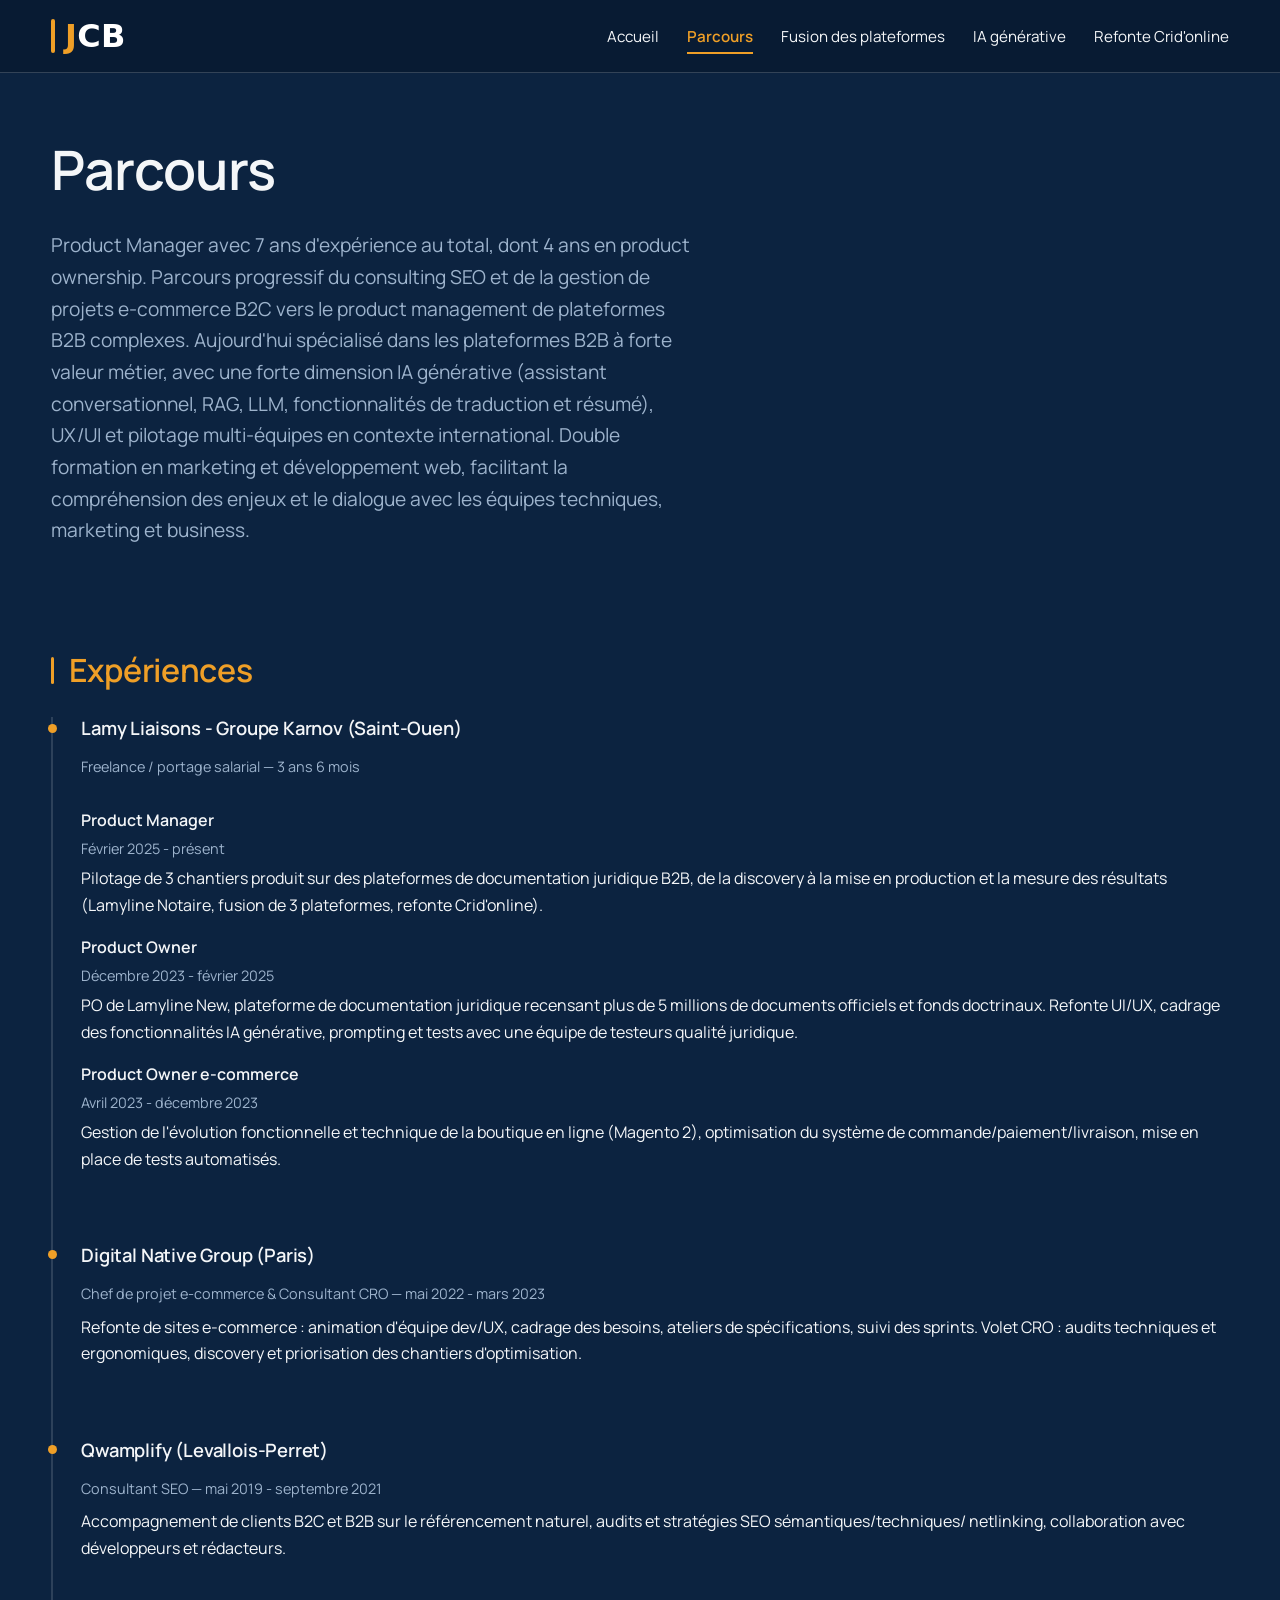
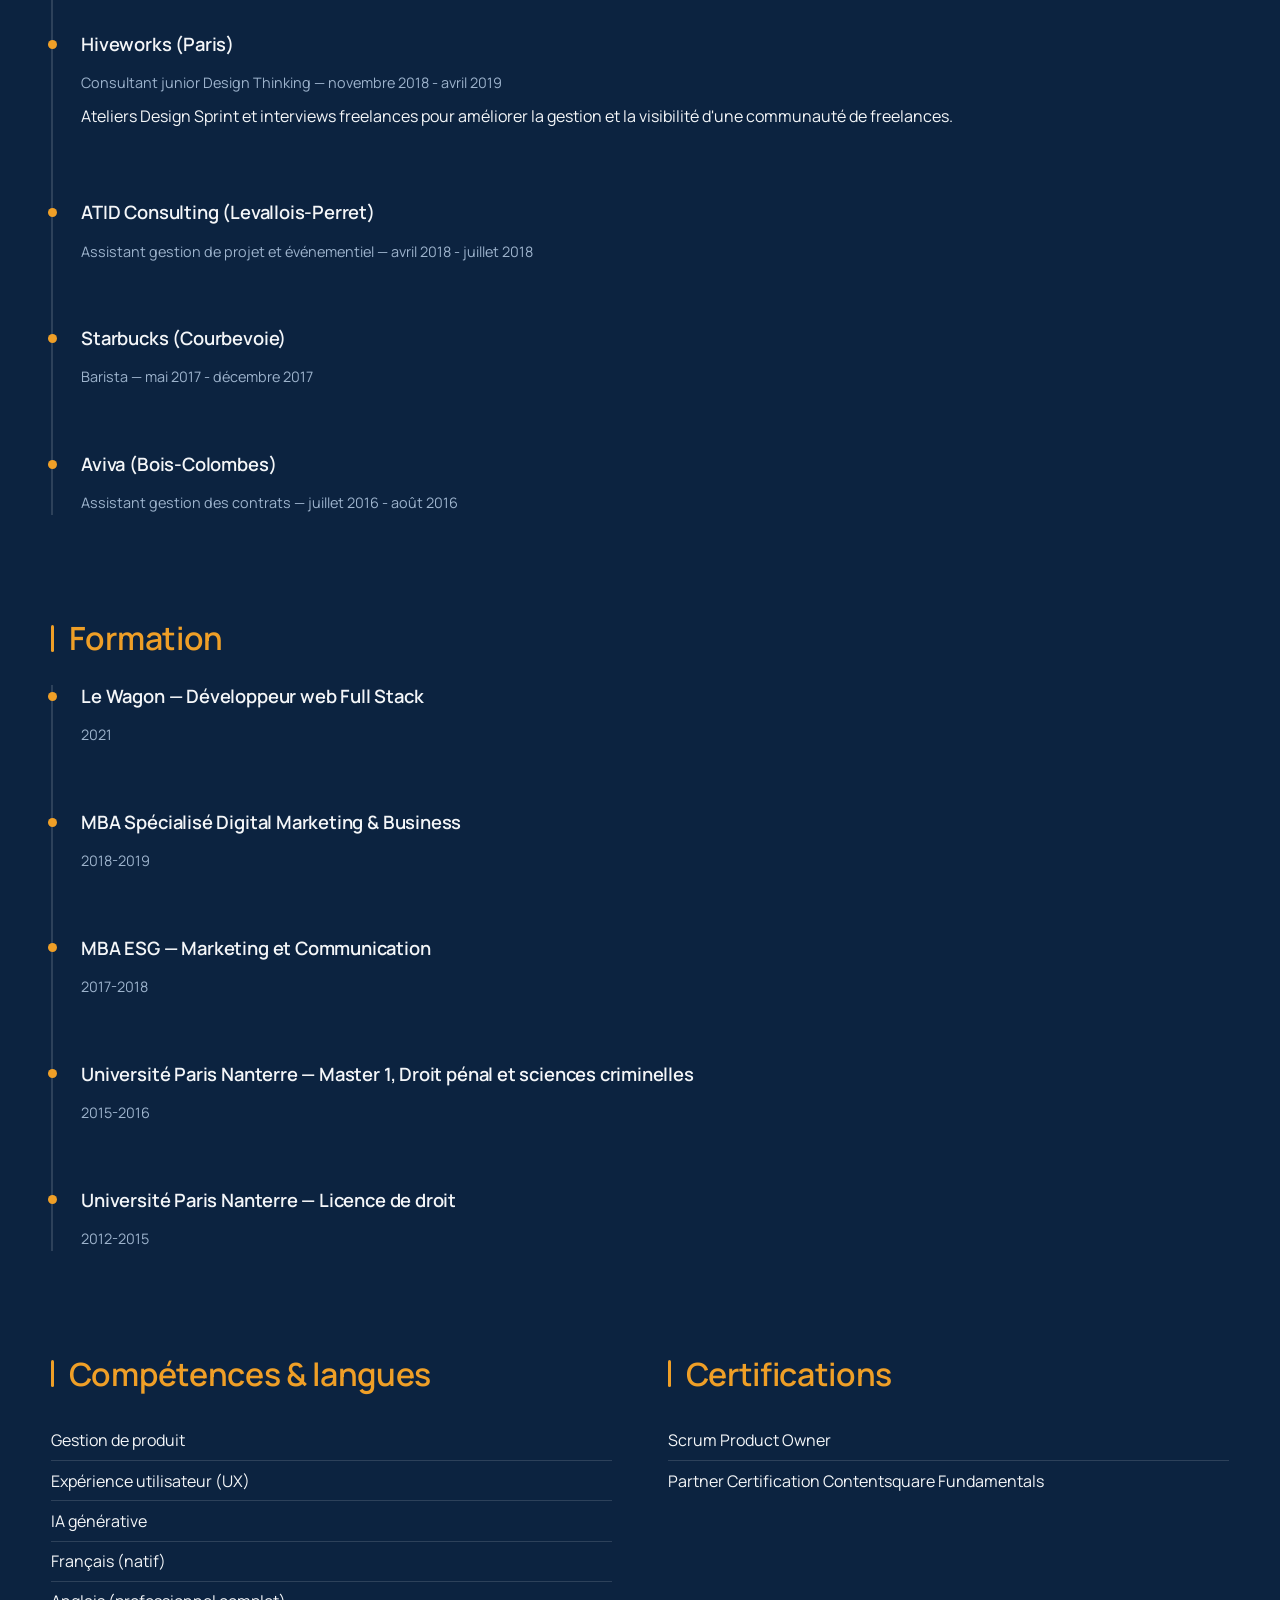
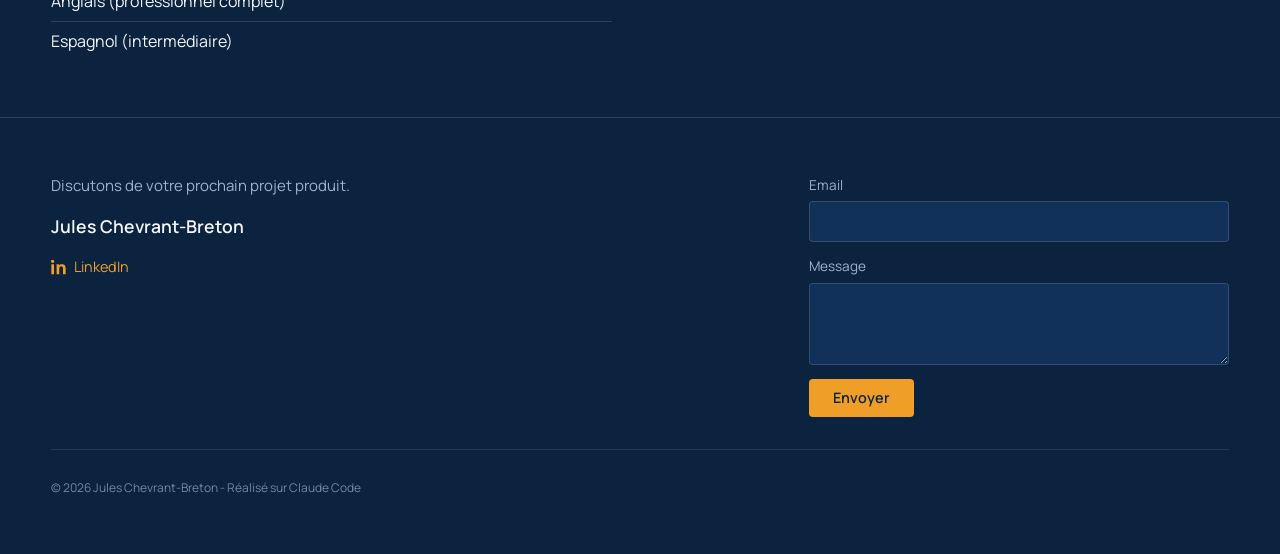
==== parcours.html @ 97c7366e "Police : Manrope (Google Fonts) sur tout le site - Chargement de Manrope 400–800 sur les 5 pages, av" ====
<!DOCTYPE html>
<html lang="fr">
<head>
  <meta charset="UTF-8" />
  <meta name="viewport" content="width=device-width, initial-scale=1.0" />
  <title>Parcours — Jules Chevrant-Breton</title>
  <meta
    name="description"
    content="Parcours professionnel et formation de Jules Chevrant-Breton, Product Manager."
  />
  <link rel="preconnect" href="https://fonts.googleapis.com" />
  <link rel="preconnect" href="https://fonts.gstatic.com" crossorigin />
  <link rel="stylesheet" href="https://fonts.googleapis.com/css2?family=Manrope:wght@400..800&display=swap" />
  <link rel="stylesheet" href="css/style.css" />
</head>
<body>
  <header class="site-header">
    <nav class="nav">
      <a class="nav-brand" href="index.html"><img class="nav-logo" src="images/jcb-logo.svg" alt="Jules Chevrant-Breton" width="85" height="40" /></a>
      <button class="nav-toggle" aria-expanded="false" aria-controls="nav-list" aria-label="Ouvrir le menu">
        <span class="nav-toggle-bar"></span>
        <span class="nav-toggle-bar"></span>
        <span class="nav-toggle-bar"></span>
      </button>
      <ul class="nav-list" id="nav-list">
        <li><a href="index.html">Accueil</a></li>
        <li><a href="parcours.html" aria-current="page">Parcours</a></li>
        <li><a href="projet-fusion.html">Fusion des plateformes</a></li>
        <li><a href="projet-ia.html">IA générative</a></li>
        <li><a href="projet-cridon.html">Refonte Crid'online</a></li>
      </ul>
    </nav>
  </header>

  <main class="container">
    <section class="pitch">
      <h1>Parcours</h1>
      <p>
        Product Manager avec 7 ans d'expérience au total, dont 4 ans en
        product ownership. Parcours progressif du consulting SEO et de la
        gestion de projets e-commerce B2C vers le product management de
        plateformes B2B complexes. Aujourd'hui spécialisé dans les
        plateformes B2B à forte valeur métier, avec une forte dimension IA
        générative (assistant conversationnel, RAG, LLM, fonctionnalités de
        traduction et résumé), UX/UI et pilotage multi-équipes en contexte
        international. Double formation en marketing et développement web,
        facilitant la compréhension des enjeux et le dialogue avec les
        équipes techniques, marketing et business.
      </p>
    </section>

    <section>
      <h2>Expériences</h2>
      <div class="timeline">
        <div class="timeline-entry">
          <h3>Lamy Liaisons - Groupe Karnov (Saint-Ouen)</h3>
          <p class="meta">Freelance / portage salarial — 3 ans 6 mois</p>

          <div class="timeline-role">
            <h4>Product Manager</h4>
            <p class="meta">Février 2025 - présent</p>
            <p>
              Pilotage de 3 chantiers produit sur des plateformes de
              documentation juridique B2B, de la discovery à la mise en
              production et la mesure des résultats (Lamyline Notaire,
              fusion de 3 plateformes, refonte Crid'online).
            </p>
          </div>

          <div class="timeline-role">
            <h4>Product Owner</h4>
            <p class="meta">Décembre 2023 - février 2025</p>
            <p>
              PO de Lamyline New, plateforme de documentation juridique
              recensant plus de 5 millions de documents officiels et fonds
              doctrinaux. Refonte UI/UX, cadrage des fonctionnalités IA
              générative, prompting et tests avec une équipe de testeurs
              qualité juridique.
            </p>
          </div>

          <div class="timeline-role">
            <h4>Product Owner e-commerce</h4>
            <p class="meta">Avril 2023 - décembre 2023</p>
            <p>
              Gestion de l'évolution fonctionnelle et technique de la
              boutique en ligne (Magento 2), optimisation du système de
              commande/paiement/livraison, mise en place de tests
              automatisés.
            </p>
          </div>
        </div>

        <div class="timeline-entry">
          <h3>Digital Native Group (Paris)</h3>
          <p class="meta">Chef de projet e-commerce & Consultant CRO — mai 2022 - mars 2023</p>
          <p>
            Refonte de sites e-commerce : animation d'équipe dev/UX, cadrage
            des besoins, ateliers de spécifications, suivi des sprints.
            Volet CRO : audits techniques et ergonomiques, discovery et
            priorisation des chantiers d'optimisation.
          </p>
        </div>

        <div class="timeline-entry">
          <h3>Qwamplify (Levallois-Perret)</h3>
          <p class="meta">Consultant SEO — mai 2019 - septembre 2021</p>
          <p>
            Accompagnement de clients B2C et B2B sur le référencement
            naturel, audits et stratégies SEO sémantiques/techniques/
            netlinking, collaboration avec développeurs et rédacteurs.
          </p>
        </div>

        <div class="timeline-entry">
          <h3>Hiveworks (Paris)</h3>
          <p class="meta">Consultant junior Design Thinking — novembre 2018 - avril 2019</p>
          <p>
            Ateliers Design Sprint et interviews freelances pour améliorer
            la gestion et la visibilité d'une communauté de freelances.
          </p>
        </div>

        <div class="timeline-entry">
          <h3>ATID Consulting (Levallois-Perret)</h3>
          <p class="meta">Assistant gestion de projet et événementiel — avril 2018 - juillet 2018</p>
        </div>

        <div class="timeline-entry">
          <h3>Starbucks (Courbevoie)</h3>
          <p class="meta">Barista — mai 2017 - décembre 2017</p>
        </div>

        <div class="timeline-entry">
          <h3>Aviva (Bois-Colombes)</h3>
          <p class="meta">Assistant gestion des contrats — juillet 2016 - août 2016</p>
        </div>
      </div>
    </section>

    <section>
      <h2>Formation</h2>
      <div class="timeline">
        <div class="timeline-entry">
          <h3>Le Wagon — Développeur web Full Stack</h3>
          <p class="meta">2021</p>
        </div>
        <div class="timeline-entry">
          <h3>MBA Spécialisé Digital Marketing & Business</h3>
          <p class="meta">2018-2019</p>
        </div>
        <div class="timeline-entry">
          <h3>MBA ESG — Marketing et Communication</h3>
          <p class="meta">2017-2018</p>
        </div>
        <div class="timeline-entry">
          <h3>Université Paris Nanterre — Master 1, Droit pénal et sciences criminelles</h3>
          <p class="meta">2015-2016</p>
        </div>
        <div class="timeline-entry">
          <h3>Université Paris Nanterre — Licence de droit</h3>
          <p class="meta">2012-2015</p>
        </div>
      </div>
    </section>

    <section class="info-grid">
      <div>
        <h2>Compétences & langues</h2>
        <ul>
          <li>Gestion de produit</li>
          <li>Expérience utilisateur (UX)</li>
          <li>IA générative</li>
          <li>Français (natif)</li>
          <li>Anglais (professionnel complet)</li>
          <li>Espagnol (intermédiaire)</li>
        </ul>
      </div>
      <div>
        <h2>Certifications</h2>
        <ul>
          <li>Scrum Product Owner</li>
          <li>Partner Certification Contentsquare Fundamentals</li>
        </ul>
      </div>
    </section>
  </main>

  <footer class="site-footer">
    <div class="container">
      <div class="footer-content">
        <div class="footer-about">
          <p class="footer-tagline">Discutons de votre prochain projet produit.</p>
          <span class="footer-brand">Jules Chevrant-Breton</span>
          <a class="footer-linkedin" href="https://linkedin.com/in/juleschevrant-breton" target="_blank" rel="noopener">
            <svg viewBox="0 0 24 24" aria-hidden="true"><path d="M4.98 3.5C4.98 4.88 3.87 6 2.5 6S0 4.88 0 3.5 1.12 1 2.5 1s2.48 1.12 2.48 2.5zM.5 8h4v15h-4V8zm7.5 0h3.83v2.05h.05c.53-1 1.85-2.05 3.81-2.05C20.6 8 22 10.24 22 14.36V23h-4v-7.83c0-1.87-.03-4.27-2.6-4.27-2.6 0-3 2.03-3 4.13V23h-4V8z"></path></svg>
            LinkedIn
          </a>
        </div>
        <form class="contact-form" action="https://formspree.io/f/xkjgjrve" method="POST">
          <div class="form-row">
            <label for="email">Email</label>
            <input type="email" id="email" name="email" required />
          </div>
          <div class="form-row">
            <label for="message">Message</label>
            <textarea id="message" name="message" rows="3" required></textarea>
          </div>
          <button type="submit">Envoyer</button>
        </form>
      </div>
      <div class="footer-bottom">© 2026 Jules Chevrant-Breton - Réalisé sur Claude Code</div>
    </div>
  </footer>

  <script src="js/nav.js"></script>
</body>
</html>
---- css/style.css ----
/* ==========================================================================
   Portfolio Jules Chevrant-Breton — feuille de style unique
   Fond bleu marine, texte clair, accent doré utilisé avec parcimonie.
   ========================================================================== */

:root {
  --color-bg: #0c2340;
  --color-surface: #12315a;
  --color-surface-light: #f4f6f8;
  --color-text: #f4f6f8;
  --color-text-muted: #9db3cc;
  --color-border: rgba(244, 246, 248, 0.14);
  --color-border-hover: rgba(244, 246, 248, 0.32);
  --color-header-bg: #081b33;
  --color-header-border: rgba(244, 246, 248, 0.18);
  --color-accent: #ef9f27;
  --color-accent-hover: #ffbc5c;

  --font-sans: "Manrope", -apple-system, BlinkMacSystemFont, "Segoe UI", Roboto,
    "Helvetica Neue", Arial, sans-serif;

  --max-width: 1440px;
  --side-pad: clamp(1.5rem, 4vw, 4.5rem);
  --space-xs: 0.5rem;
  --space-sm: 1rem;
  --space-md: 1.75rem;
  --space-lg: 3.5rem;
  --space-xl: 6.5rem;
}

/* ----- Reset minimal ----- */
*,
*::before,
*::after {
  box-sizing: border-box;
}

html {
  -webkit-text-size-adjust: 100%;
}

body {
  margin: 0;
  font-family: var(--font-sans);
  color: var(--color-text);
  background-color: var(--color-bg);
  line-height: 1.65;
  font-size: 1rem;
}

img {
  max-width: 100%;
  display: block;
}

a {
  color: var(--color-accent);
  text-decoration: none;
  transition: color 0.15s ease;
}

a:hover,
a:focus-visible {
  color: var(--color-accent-hover);
  text-decoration: underline;
}

ul {
  padding: 0;
  margin: 0;
  list-style: none;
}

h1,
h2,
h3 {
  font-weight: 600;
  line-height: 1.2;
  letter-spacing: -0.01em;
  margin: 0 0 var(--space-sm);
}

h1 {
  font-size: clamp(2.3rem, 5vw, 3.4rem);
  margin-bottom: var(--space-md);
}

h2,
.section-title {
  position: relative;
  font-size: clamp(1.5rem, 3vw, 2rem);
  color: var(--color-accent);
  padding-left: 1.1rem;
  margin-bottom: var(--space-md);
}

h2::before,
.section-title::before {
  content: "";
  position: absolute;
  left: 0;
  top: 0.18em;
  bottom: 0.18em;
  width: 3px;
  border-radius: 2px;
  background-color: var(--color-accent);
}

h3 {
  font-size: 1.15rem;
}

p {
  margin: 0 0 var(--space-sm);
}

.container {
  max-width: var(--max-width);
  margin: 0 auto;
  padding-left: var(--side-pad);
  padding-right: var(--side-pad);
}

/* ----- Barre de navigation ----- */
.site-header {
  border-bottom: 1px solid var(--color-header-border);
  position: sticky;
  top: 0;
  background-color: var(--color-header-bg);
  z-index: 10;
}

.nav {
  max-width: var(--max-width);
  margin: 0 auto;
  padding: var(--space-sm) var(--side-pad);
  display: flex;
  align-items: center;
  justify-content: space-between;
}

.nav-heading {
  margin: 0;
  font-size: inherit;
  font-weight: inherit;
  line-height: inherit;
  letter-spacing: normal;
}

.nav-brand {
  display: block;
}

.nav-logo {
  display: block;
  height: 40px;
  width: auto;
}

.nav-toggle {
  display: none;
  border: none;
  background: none;
  cursor: pointer;
  padding: var(--space-xs);
  margin: calc(var(--space-xs) * -1);
}

.nav-toggle-bar {
  display: block;
  width: 22px;
  height: 2px;
  background-color: var(--color-text);
  margin: 4px 0;
  transition: transform 0.2s ease, opacity 0.2s ease;
}

.nav-list {
  display: flex;
  gap: var(--space-md);
}

.nav-list a {
  color: var(--color-text);
  font-size: 0.95rem;
  padding-bottom: 0.3rem;
  border-bottom: 2px solid transparent;
}

.nav-list a:hover,
.nav-list a:focus-visible {
  color: var(--color-accent);
}

.nav-list a[aria-current="page"] {
  color: var(--color-accent);
  font-weight: 600;
  border-bottom-color: var(--color-accent);
}

@media (max-width: 640px) {
  .nav-toggle {
    display: block;
  }

  .nav-list {
    position: absolute;
    top: 100%;
    left: 0;
    right: 0;
    flex-direction: column;
    gap: 0;
    background-color: var(--color-bg);
    border-bottom: 1px solid var(--color-border);
    max-height: 0;
    overflow: hidden;
    transition: max-height 0.2s ease;
  }

  .nav-list.is-open {
    max-height: 20rem;
  }

  .nav-list a {
    display: block;
    padding: var(--space-sm) var(--space-md);
    border-top: 1px solid var(--color-border);
  }

  .nav-toggle[aria-expanded="true"] .nav-toggle-bar:nth-child(1) {
    transform: translateY(6px) rotate(45deg);
  }

  .nav-toggle[aria-expanded="true"] .nav-toggle-bar:nth-child(2) {
    opacity: 0;
  }

  .nav-toggle[aria-expanded="true"] .nav-toggle-bar:nth-child(3) {
    transform: translateY(-6px) rotate(-45deg);
  }
}

/* ----- Signature graphique : règle verticale pointillée (accueil) ----- */
.page-rule {
  position: fixed;
  top: 0;
  bottom: 0;
  right: 48px;
  width: 1px;
  background-image: linear-gradient(
    to bottom,
    rgba(157, 179, 204, 0.35) 5px,
    transparent 5px
  );
  background-size: 1px 17px;
  pointer-events: none;
  z-index: 1;
}

@media (max-width: 768px) {
  .page-rule {
    display: none;
  }
}

/* ----- Contenu principal ----- */
main {
  padding-top: 4rem;
  padding-bottom: var(--space-lg);
}

section + section {
  margin-top: var(--space-xl);
}

/* ----- Hero / pitch (accueil) ----- */
.hero {
  position: relative;
}

.hero-dots {
  position: absolute;
  top: -4rem; /* remonte jusqu'au header (padding-top de main) */
  bottom: -52px; /* fin du hero + 2 lignes de points (2 × 26px), avant "Cas client" */
  right: 0;
  width: 600px;
  background-image: radial-gradient(
    rgba(239, 159, 39, 0.15) 1.5px,
    transparent 1.5px
  );
  background-size: 26px 26px;
  pointer-events: none;
  z-index: 0;
}

@media (max-width: 768px) {
  .hero-dots {
    display: none;
  }
}

.pitch {
  position: relative;
  z-index: 1;
  max-width: 640px;
}

.hero-title {
  font-size: 58px;
  font-weight: 700;
  color: var(--color-text);
  padding-left: 0;
  margin: 0 0 var(--space-xs);
}

.hero-title::before {
  content: none;
}

.hero-subtitle {
  font-size: 18px;
  font-weight: 700;
  color: var(--color-accent);
  margin: 0 0 var(--space-md);
}

.pitch p {
  font-size: 1.2rem;
  color: var(--color-text-muted);
}

.pitch-quote {
  border-left: 2px solid var(--color-accent);
  padding-left: 1.5rem;
}

/* ----- Cartes études de cas (accueil) ----- */
.hero + .case-studies-section {
  margin-top: 5rem; /* 80px + 16px de marge du pitch = ~96px */
}

.case-studies-section {
  margin-bottom: 0; /* seul le padding bas de main (56px) sépare les cards du footer */
}

.case-studies {
  display: grid;
  grid-template-columns: repeat(3, 1fr);
  gap: var(--space-md);
}

@media (max-width: 700px) {
  .case-studies {
    grid-template-columns: 1fr;
  }
}

.case-card {
  position: relative;
  overflow: hidden;
  background-color: var(--color-surface);
  border: 1px solid var(--color-border);
  border-radius: 8px;
  padding: var(--space-md);
  display: flex;
  flex-direction: column;
  transition: transform 0.18s ease, box-shadow 0.18s ease,
    border-color 0.18s ease;
}

.case-card:hover,
.case-card:focus-within {
  border-color: rgba(239, 159, 39, 0.5);
  transform: translateY(-4px);
  box-shadow: 0 14px 28px rgba(0, 0, 0, 0.28);
}

.case-number {
  position: absolute;
  top: 0.75rem;
  right: 1rem;
  font-size: 44px;
  font-weight: 700;
  line-height: 1;
  color: rgba(244, 246, 248, 0.06);
  pointer-events: none;
  user-select: none;
}

.case-icon {
  width: 44px;
  height: 44px;
  border-radius: 50%;
  background-color: rgba(239, 159, 39, 0.12);
  color: var(--color-accent);
  display: flex;
  align-items: center;
  justify-content: center;
  margin-bottom: var(--space-sm);
}

.case-icon svg {
  width: 22px;
  height: 22px;
  fill: none;
  stroke: currentColor;
  stroke-width: 1.5;
  stroke-linecap: round;
  stroke-linejoin: round;
}

.case-card .case-title {
  position: relative;
  color: var(--color-text);
  font-size: 1.15rem;
  font-weight: 600;
  line-height: 1.2;
  letter-spacing: -0.01em;
  margin: 0 0 var(--space-sm);
  flex-grow: 0;
}

.case-chips {
  display: flex;
  flex-wrap: wrap;
  gap: 0.5rem;
  margin-bottom: var(--space-sm);
}

.case-chips li {
  background-color: rgba(255, 255, 255, 0.06);
  border: 1px solid rgba(255, 255, 255, 0.12);
  border-radius: 20px;
  padding: 4px 10px;
  font-size: 11px;
  font-weight: 700;
  line-height: 1.4;
  color: #9db3cc;
}

.case-card p {
  color: var(--color-text-muted);
  flex-grow: 1;
}

.case-card .case-link {
  margin-top: var(--space-sm);
  font-weight: 600;
}

/* ----- Frise chronologique (parcours) ----- */
.timeline {
  border-left: 2px solid var(--color-border);
  padding-left: var(--space-md);
}

.timeline-entry {
  position: relative;
  padding-bottom: var(--space-lg);
}

.timeline-entry:last-child {
  padding-bottom: 0;
}

.timeline-entry::before {
  content: "";
  position: absolute;
  left: calc(var(--space-md) * -1 - 5px);
  top: 0.4em;
  width: 9px;
  height: 9px;
  border-radius: 50%;
  background-color: var(--color-accent);
}

.timeline-entry .meta {
  color: var(--color-text-muted);
  font-size: 0.9rem;
  margin-bottom: var(--space-xs);
}

.timeline-role {
  margin-top: var(--space-sm);
}

.timeline-role:first-of-type {
  margin-top: var(--space-md);
}

.timeline-role h4 {
  margin: 0 0 0.2rem;
  font-size: 1rem;
  font-weight: 600;
}

.timeline-role .meta {
  margin-bottom: 0.3rem;
}

/* ----- Blocs formation / compétences / langues (parcours) ----- */
.info-grid {
  display: grid;
  grid-template-columns: repeat(2, 1fr);
  gap: var(--space-lg);
}

@media (max-width: 700px) {
  .info-grid {
    grid-template-columns: 1fr;
  }
}

.info-grid ul li {
  padding: 0.4rem 0;
  border-bottom: 1px solid var(--color-border);
}

.info-grid ul li:last-child {
  border-bottom: none;
}

/* ----- Pages projet ----- */
.project-meta {
  display: flex;
  flex-wrap: wrap;
  gap: var(--space-md);
  color: var(--color-text-muted);
  font-size: 0.95rem;
  border-top: 1px solid var(--color-border);
  border-bottom: 1px solid var(--color-border);
  padding: var(--space-sm) 0;
  margin-bottom: var(--space-lg);
}

.project-meta strong {
  color: var(--color-text);
}

.project-tools {
  color: var(--color-text-muted);
}

/* ----- Placeholder wireframe (fenêtre façon navigateur) ----- */
.wireframe-placeholder {
  background-color: var(--color-surface-light);
  border-radius: 10px;
  overflow: hidden;
}

.wireframe-bar {
  display: flex;
  align-items: center;
  gap: 6px;
  padding: 0.7rem 0.9rem;
  background-color: #e4e7eb;
  border-bottom: 1px solid rgba(0, 0, 0, 0.06);
}

.wireframe-dot {
  width: 10px;
  height: 10px;
  border-radius: 50%;
}

.wireframe-dot-red {
  background-color: #ff5f57;
}

.wireframe-dot-yellow {
  background-color: #febc2e;
}

.wireframe-dot-green {
  background-color: #28c840;
}

.wireframe-body {
  min-height: 220px;
  display: flex;
  align-items: center;
  justify-content: center;
  text-align: center;
  padding: var(--space-md);
  color: #4a4f55;
  font-size: 0.95rem;
}

/* ----- Pied de page ----- */
.site-footer {
  position: relative;
  z-index: 2;
  background-color: var(--color-bg);
  border-top: 1px solid var(--color-border);
  padding: var(--space-lg) 0;
}

.footer-content {
  display: flex;
  flex-wrap: wrap;
  gap: var(--space-lg);
  justify-content: space-between;
  align-items: flex-start;
}

.footer-about {
  display: flex;
  flex-direction: column;
  gap: 0.85rem;
  flex: 1 1 240px;
}

.footer-tagline {
  color: var(--color-text-muted);
  font-size: 0.94rem;
  margin: 0;
}

.footer-brand {
  color: var(--color-text);
  font-weight: 600;
  font-size: 1.1rem;
}


.footer-bottom {
  margin-top: 2rem;
  padding-top: var(--space-md);
  border-top: 1px solid var(--color-border);
  color: var(--color-text-muted);
  font-size: 0.75rem;
  opacity: 0.7;
}

.contact-form {
  display: flex;
  flex-direction: column;
  gap: 0.85rem;
  flex: 1 1 320px;
  max-width: 420px;
}

.form-row {
  display: flex;
  flex-direction: column;
  gap: 0.3rem;
}

.form-row label {
  font-size: 0.85rem;
  color: var(--color-text-muted);
}

.form-row input,
.form-row textarea {
  background-color: var(--color-surface);
  border: 1px solid var(--color-border);
  border-radius: 4px;
  color: var(--color-text);
  font-family: inherit;
  font-size: 0.95rem;
  padding: 0.55rem 0.75rem;
  resize: vertical;
}

.form-row input:focus,
.form-row textarea:focus {
  outline: none;
  border-color: var(--color-accent);
}

.contact-form button {
  align-self: flex-start;
  background-color: var(--color-accent);
  color: #0c2340;
  border: none;
  border-radius: 4px;
  padding: 0.6rem 1.5rem;
  font-size: 0.9rem;
  font-weight: 600;
  font-family: inherit;
  cursor: pointer;
  transition: background-color 0.15s ease;
}

.contact-form button:hover,
.contact-form button:focus-visible {
  background-color: var(--color-accent-hover);
}

.footer-linkedin {
  display: inline-flex;
  align-items: center;
  gap: 0.4rem;
  align-self: flex-start;
  color: var(--color-accent);
  font-size: 0.9rem;
  white-space: nowrap;
}

.footer-linkedin svg {
  width: 16px;
  height: 16px;
  fill: currentColor;
}

.footer-linkedin:hover,
.footer-linkedin:focus-visible {
  color: var(--color-accent);
  text-decoration: underline;
}
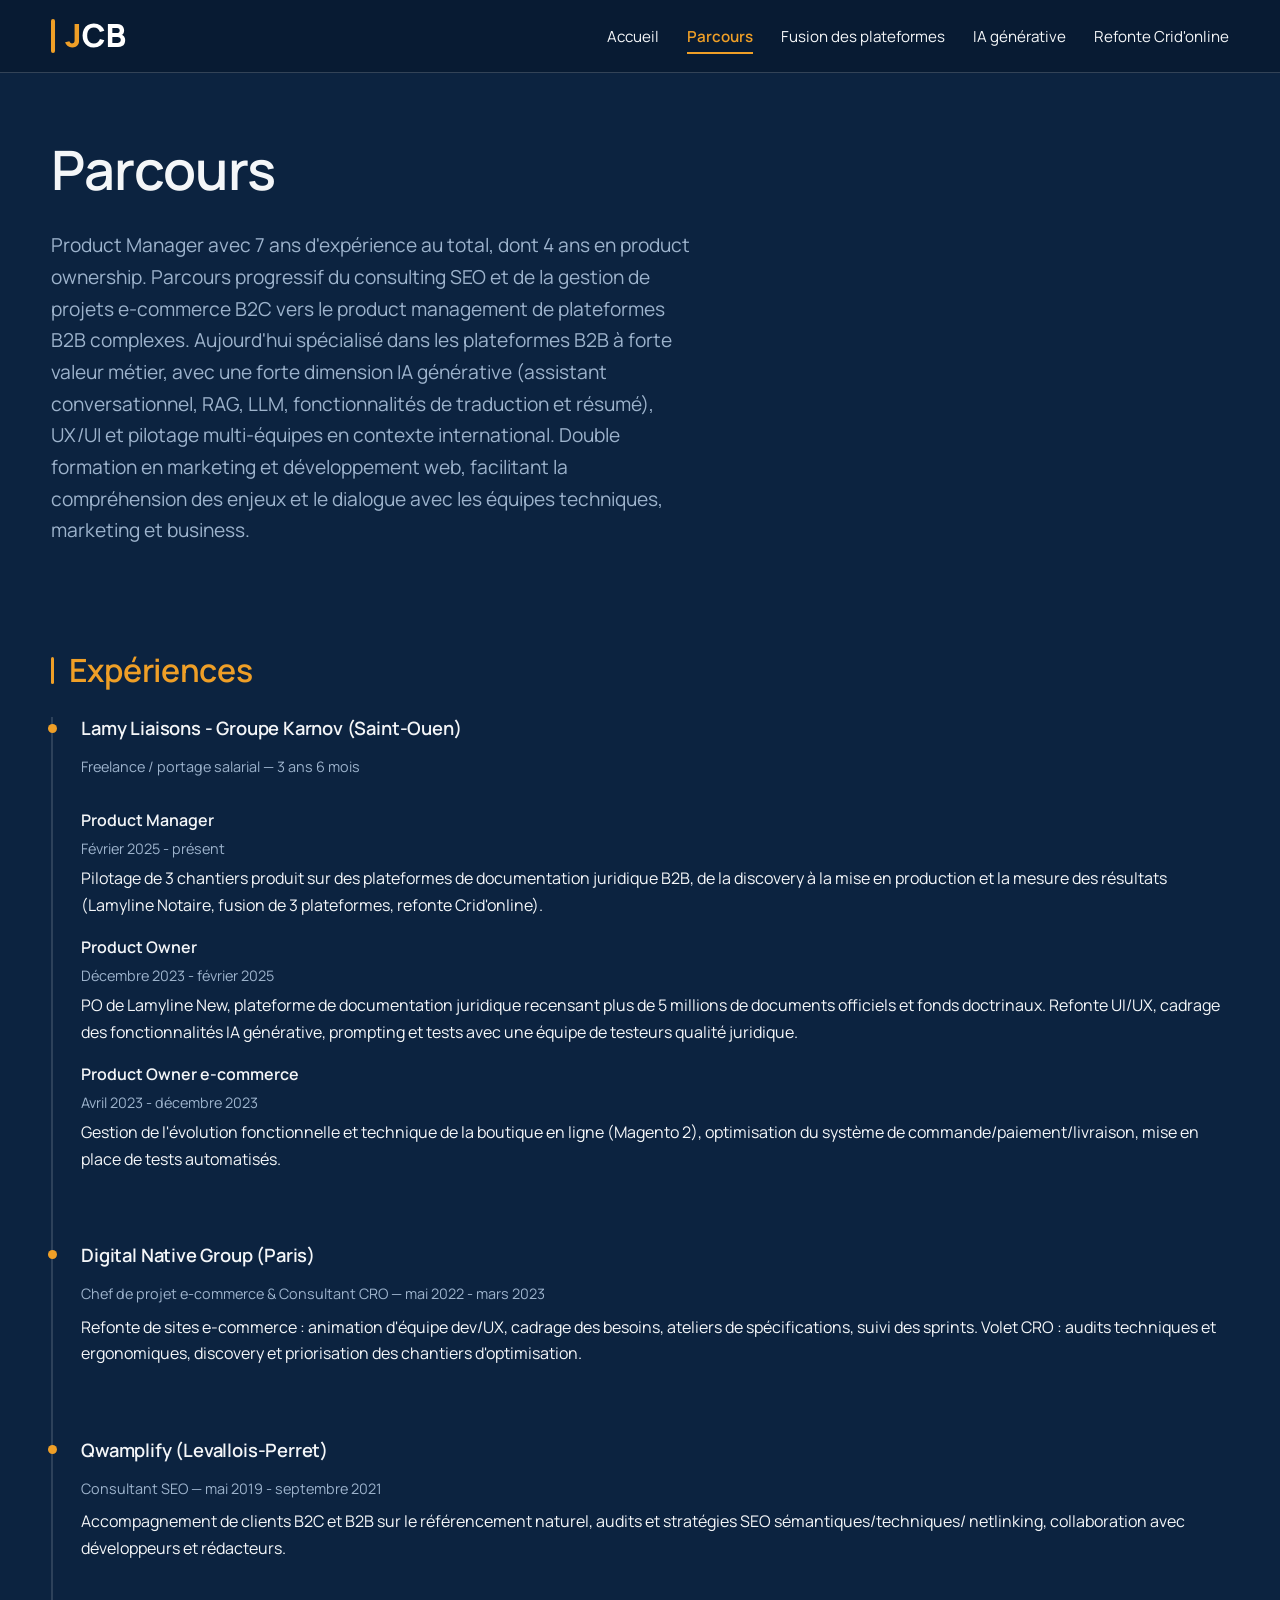
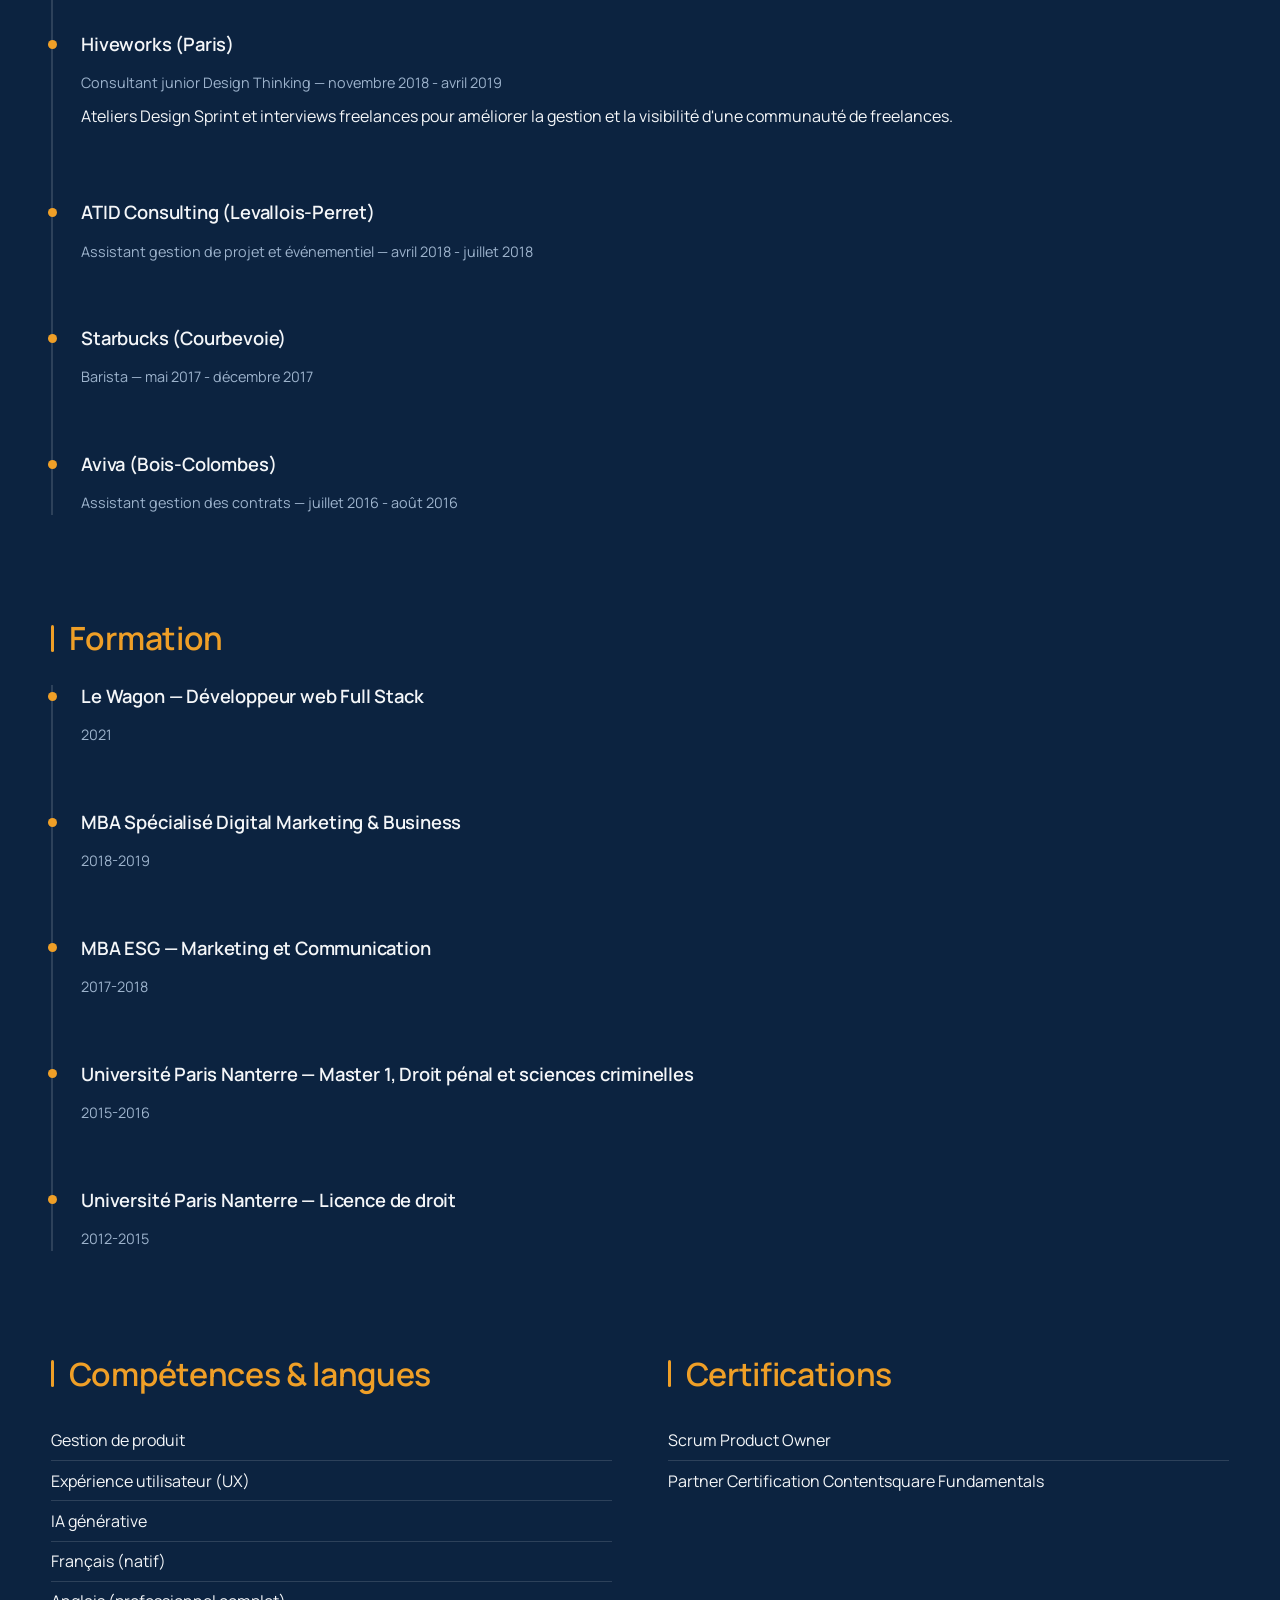
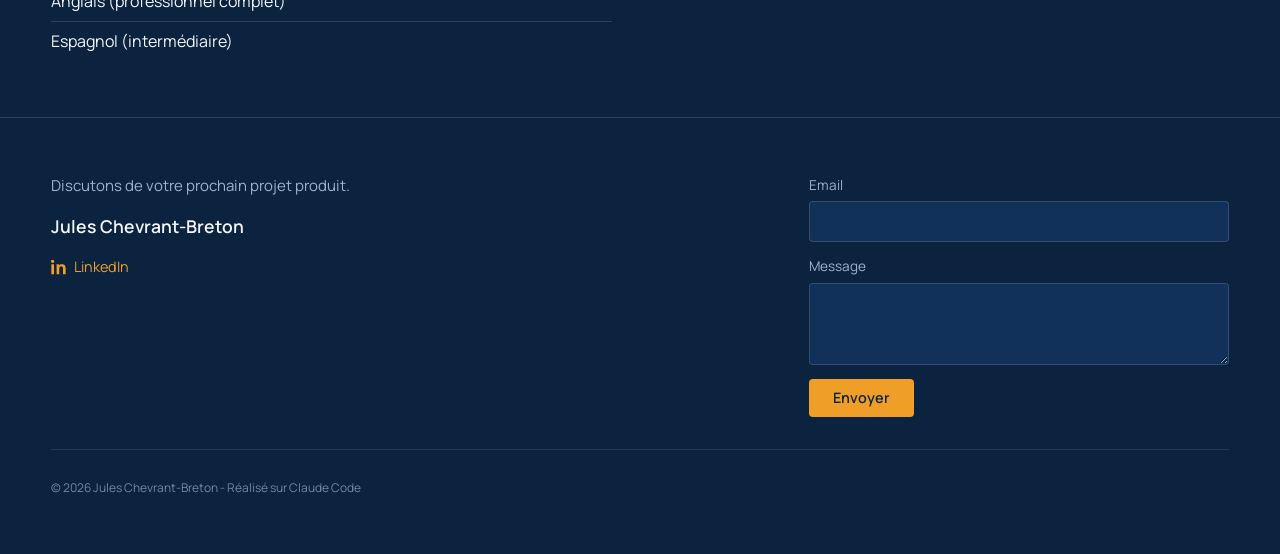
==== commit 15bece16: "Logo : version vectorisée en Manrope ExtraBold - Texte « JCB » converti en tracés : rendu identique " ====
--- a/parcours.html
+++ b/parcours.html
@@ -16,7 +16,7 @@
 <body>
   <header class="site-header">
     <nav class="nav">
-      <a class="nav-brand" href="index.html"><img class="nav-logo" src="images/jcb-logo.svg" alt="Jules Chevrant-Breton" width="85" height="40" /></a>
+      <a class="nav-brand" href="index.html"><img class="nav-logo" src="images/jcb-logo.svg" alt="Jules Chevrant-Breton" width="78" height="40" /></a>
       <button class="nav-toggle" aria-expanded="false" aria-controls="nav-list" aria-label="Ouvrir le menu">
         <span class="nav-toggle-bar"></span>
         <span class="nav-toggle-bar"></span>
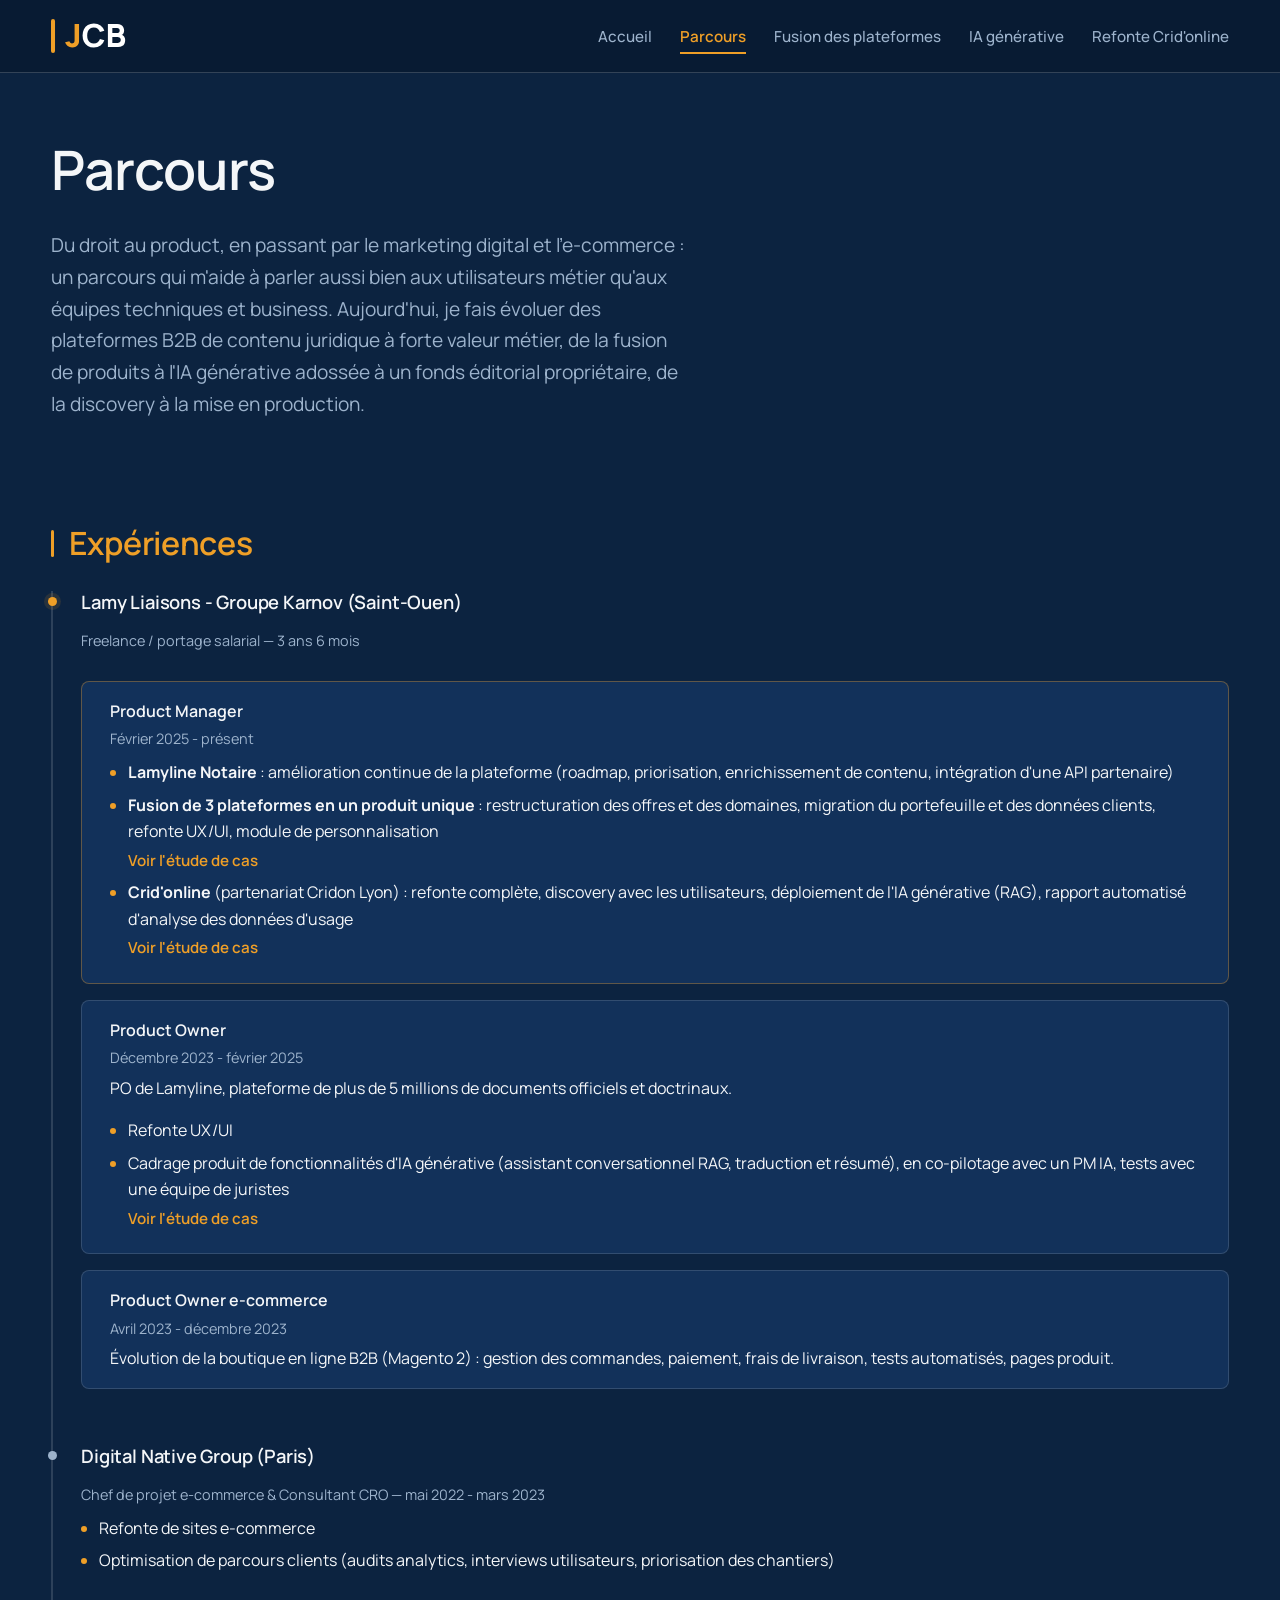
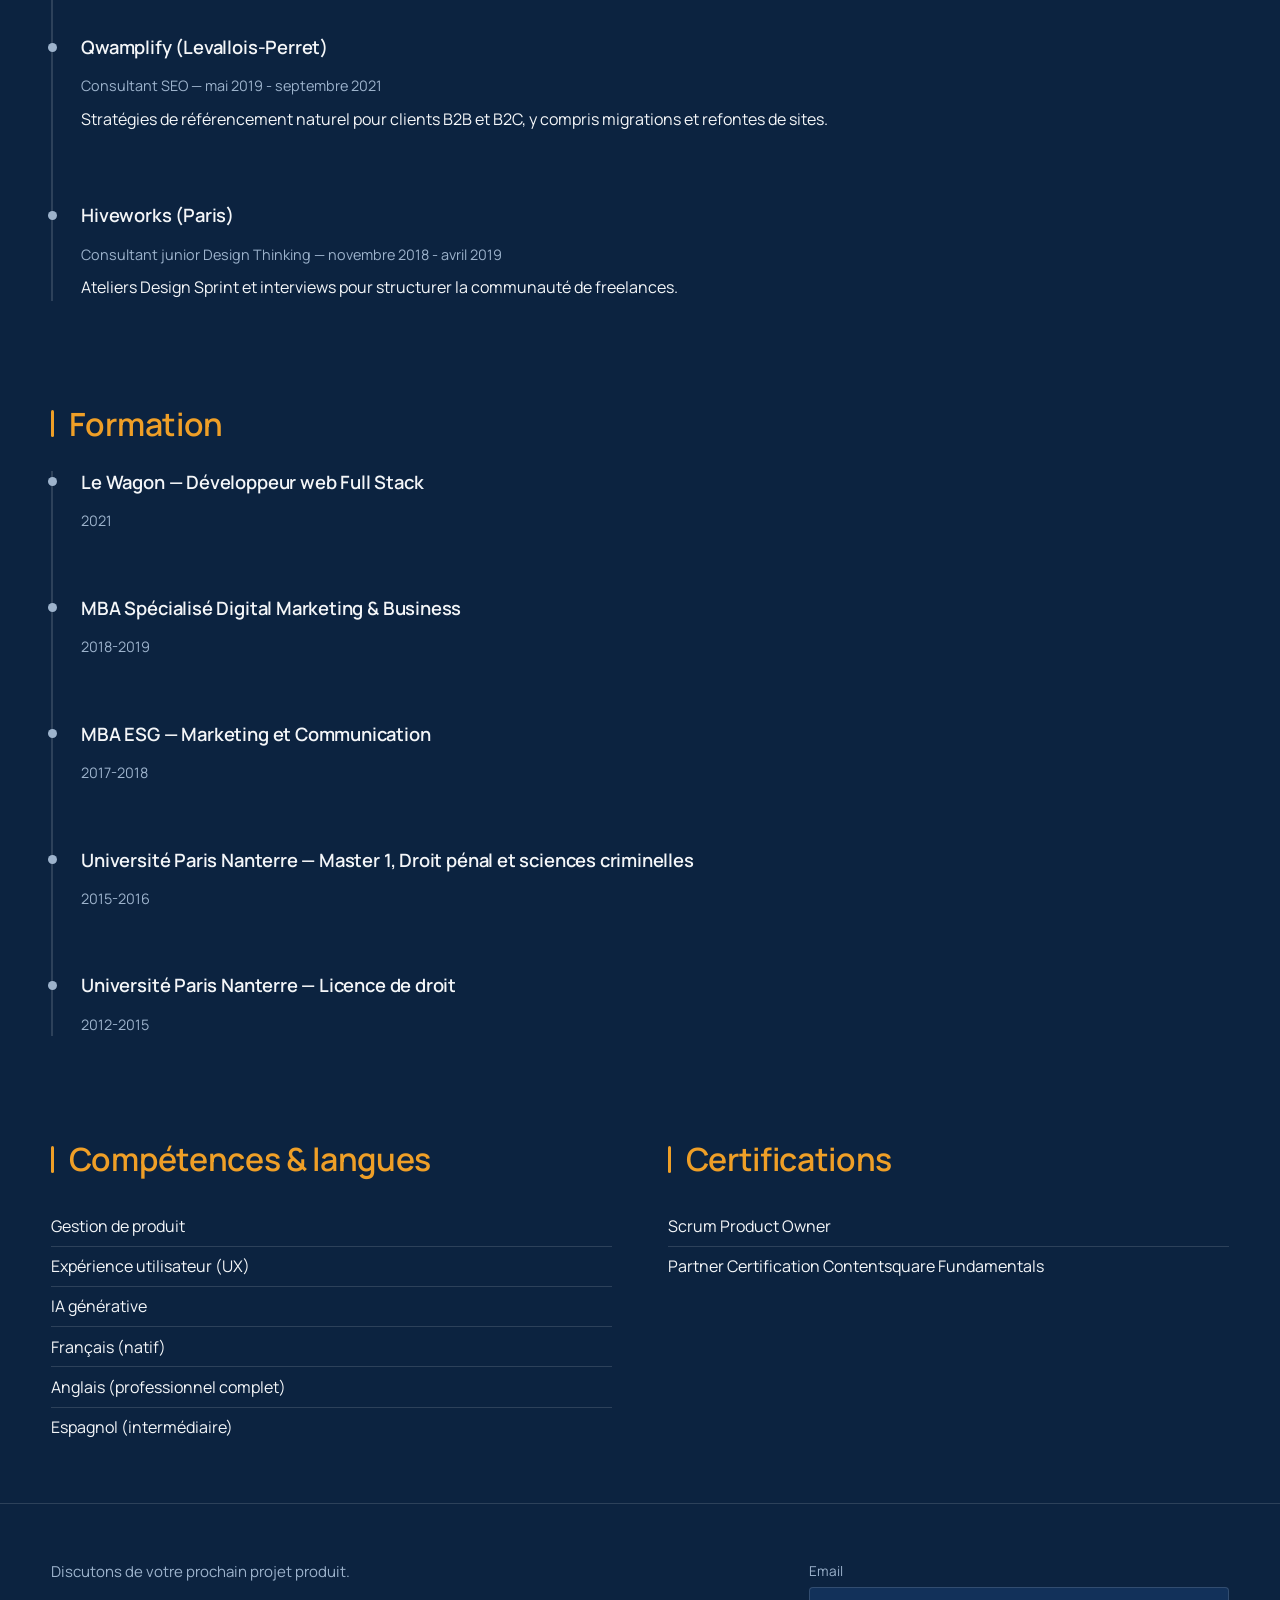
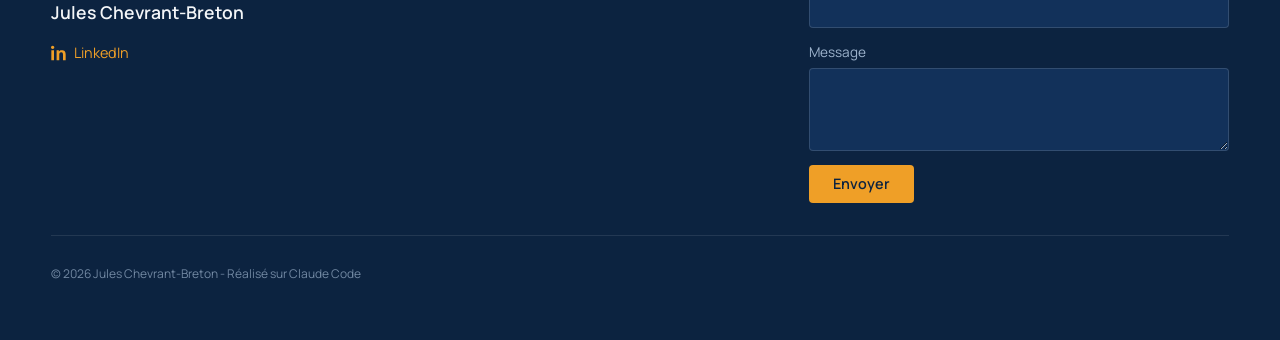
==== commit 2de40627: "Parcours : nouveau contenu et frise mise en forme Pitch réécrit, rôles Lamy Liaisons en cartes avec " ====
--- a/parcours.html
+++ b/parcours.html
@@ -36,57 +36,74 @@
     <section class="pitch">
       <h1>Parcours</h1>
       <p>
-        Product Manager avec 7 ans d'expérience au total, dont 4 ans en
-        product ownership. Parcours progressif du consulting SEO et de la
-        gestion de projets e-commerce B2C vers le product management de
-        plateformes B2B complexes. Aujourd'hui spécialisé dans les
-        plateformes B2B à forte valeur métier, avec une forte dimension IA
-        générative (assistant conversationnel, RAG, LLM, fonctionnalités de
-        traduction et résumé), UX/UI et pilotage multi-équipes en contexte
-        international. Double formation en marketing et développement web,
-        facilitant la compréhension des enjeux et le dialogue avec les
-        équipes techniques, marketing et business.
+        Du droit au product, en passant par le marketing digital et
+        l'e-commerce : un parcours qui m'aide à parler aussi bien aux
+        utilisateurs métier qu'aux équipes techniques et business.
+        Aujourd'hui, je fais évoluer des plateformes B2B de contenu juridique
+        à forte valeur métier, de la fusion de produits à l'IA générative
+        adossée à un fonds éditorial propriétaire, de la discovery à la mise
+        en production.
       </p>
     </section>
 
     <section>
       <h2>Expériences</h2>
       <div class="timeline">
-        <div class="timeline-entry">
+        <div class="timeline-entry is-current">
           <h3>Lamy Liaisons - Groupe Karnov (Saint-Ouen)</h3>
           <p class="meta">Freelance / portage salarial — 3 ans 6 mois</p>
 
-          <div class="timeline-role">
+          <div class="timeline-role is-current">
             <h4>Product Manager</h4>
             <p class="meta">Février 2025 - présent</p>
-            <p>
-              Pilotage de 3 chantiers produit sur des plateformes de
-              documentation juridique B2B, de la discovery à la mise en
-              production et la mesure des résultats (Lamyline Notaire,
-              fusion de 3 plateformes, refonte Crid'online).
-            </p>
+            <ul class="timeline-bullets">
+              <li>
+                <strong>Lamyline Notaire</strong> : amélioration continue de
+                la plateforme (roadmap, priorisation, enrichissement de
+                contenu, intégration d'une API partenaire)
+              </li>
+              <li>
+                <strong>Fusion de 3 plateformes en un produit unique</strong> :
+                restructuration des offres et des domaines, migration du
+                portefeuille et des données clients, refonte UX/UI, module de
+                personnalisation
+                <a class="case-link" href="projet-fusion.html">Voir l'étude de cas</a>
+              </li>
+              <li>
+                <strong>Crid'online</strong> (partenariat Cridon Lyon) :
+                refonte complète, discovery avec les utilisateurs,
+                déploiement de l'IA générative (RAG), rapport automatisé
+                d'analyse des données d'usage
+                <a class="case-link" href="projet-cridon.html">Voir l'étude de cas</a>
+              </li>
+            </ul>
           </div>
 
           <div class="timeline-role">
             <h4>Product Owner</h4>
             <p class="meta">Décembre 2023 - février 2025</p>
             <p>
-              PO de Lamyline New, plateforme de documentation juridique
-              recensant plus de 5 millions de documents officiels et fonds
-              doctrinaux. Refonte UI/UX, cadrage des fonctionnalités IA
-              générative, prompting et tests avec une équipe de testeurs
-              qualité juridique.
+              PO de Lamyline, plateforme de plus de 5 millions de documents
+              officiels et doctrinaux.
             </p>
+            <ul class="timeline-bullets">
+              <li>Refonte UX/UI</li>
+              <li>
+                Cadrage produit de fonctionnalités d'IA générative (assistant
+                conversationnel RAG, traduction et résumé), en co-pilotage
+                avec un PM IA, tests avec une équipe de juristes
+                <a class="case-link" href="projet-ia.html">Voir l'étude de cas</a>
+              </li>
+            </ul>
           </div>
 
           <div class="timeline-role">
             <h4>Product Owner e-commerce</h4>
             <p class="meta">Avril 2023 - décembre 2023</p>
             <p>
-              Gestion de l'évolution fonctionnelle et technique de la
-              boutique en ligne (Magento 2), optimisation du système de
-              commande/paiement/livraison, mise en place de tests
-              automatisés.
+              Évolution de la boutique en ligne B2B (Magento 2) : gestion des
+              commandes, paiement, frais de livraison, tests automatisés,
+              pages produit.
             </p>
           </div>
         </div>
@@ -94,21 +111,21 @@
         <div class="timeline-entry">
           <h3>Digital Native Group (Paris)</h3>
           <p class="meta">Chef de projet e-commerce & Consultant CRO — mai 2022 - mars 2023</p>
-          <p>
-            Refonte de sites e-commerce : animation d'équipe dev/UX, cadrage
-            des besoins, ateliers de spécifications, suivi des sprints.
-            Volet CRO : audits techniques et ergonomiques, discovery et
-            priorisation des chantiers d'optimisation.
-          </p>
+          <ul class="timeline-bullets">
+            <li>Refonte de sites e-commerce</li>
+            <li>
+              Optimisation de parcours clients (audits analytics, interviews
+              utilisateurs, priorisation des chantiers)
+            </li>
+          </ul>
         </div>
 
         <div class="timeline-entry">
           <h3>Qwamplify (Levallois-Perret)</h3>
           <p class="meta">Consultant SEO — mai 2019 - septembre 2021</p>
           <p>
-            Accompagnement de clients B2C et B2B sur le référencement
-            naturel, audits et stratégies SEO sémantiques/techniques/
-            netlinking, collaboration avec développeurs et rédacteurs.
+            Stratégies de référencement naturel pour clients B2B et B2C, y
+            compris migrations et refontes de sites.
           </p>
         </div>
 
@@ -116,24 +133,9 @@
           <h3>Hiveworks (Paris)</h3>
           <p class="meta">Consultant junior Design Thinking — novembre 2018 - avril 2019</p>
           <p>
-            Ateliers Design Sprint et interviews freelances pour améliorer
-            la gestion et la visibilité d'une communauté de freelances.
+            Ateliers Design Sprint et interviews pour structurer la
+            communauté de freelances.
           </p>
-        </div>
-
-        <div class="timeline-entry">
-          <h3>ATID Consulting (Levallois-Perret)</h3>
-          <p class="meta">Assistant gestion de projet et événementiel — avril 2018 - juillet 2018</p>
-        </div>
-
-        <div class="timeline-entry">
-          <h3>Starbucks (Courbevoie)</h3>
-          <p class="meta">Barista — mai 2017 - décembre 2017</p>
-        </div>
-
-        <div class="timeline-entry">
-          <h3>Aviva (Bois-Colombes)</h3>
-          <p class="meta">Assistant gestion des contrats — juillet 2016 - août 2016</p>
         </div>
       </div>
     </section>
--- a/css/style.css
+++ b/css/style.css
@@ -181,8 +181,9 @@
 }
 
 .nav-list a {
-  color: var(--color-text);
+  color: var(--color-text-muted);
   font-size: 0.95rem;
+  font-weight: 500;
   padding-bottom: 0.3rem;
   border-bottom: 2px solid transparent;
 }
@@ -190,6 +191,7 @@
 .nav-list a:hover,
 .nav-list a:focus-visible {
   color: var(--color-accent);
+  text-decoration: none;
 }
 
 .nav-list a[aria-current="page"] {
@@ -709,3 +711,53 @@
   color: var(--color-accent);
   text-decoration: underline;
 }
+
+/* ----- Parcours : frise et rôles ----- */
+
+/* ----- Frise : le point orange est réservé à l'expérience en cours ----- */
+.timeline-entry:not(.is-current)::before {
+  background-color: var(--color-text-muted);
+}
+
+.timeline-entry.is-current::before {
+  box-shadow: 0 0 0 4px rgba(239, 159, 39, 0.12);
+}
+
+/* ----- Les trois rôles Lamy Liaisons : mis en avant dans des cartes ----- */
+.timeline-role {
+  background-color: var(--color-surface);
+  border: 1px solid var(--color-border);
+  border-radius: 8px;
+  padding: var(--space-sm) var(--space-md);
+}
+
+.timeline-role.is-current {
+  border-color: rgba(239, 159, 39, 0.35);
+}
+
+.timeline-role > :last-child {
+  margin-bottom: 0;
+}
+
+/* ----- Listes à puces dans la frise ----- */
+.timeline-bullets {
+  list-style: disc;
+  padding-left: 1.1rem;
+  margin: 0.5rem 0 0;
+}
+
+.timeline-bullets li {
+  margin: 0.4rem 0;
+}
+
+.timeline-bullets li::marker {
+  color: var(--color-accent);
+}
+
+/* ----- Lien vers l'étude de cas (même style que les autres liens du site) ----- */
+.timeline-bullets .case-link {
+  display: block;
+  margin-top: 0.2rem;
+  font-size: 0.95rem;
+  font-weight: 600;
+}
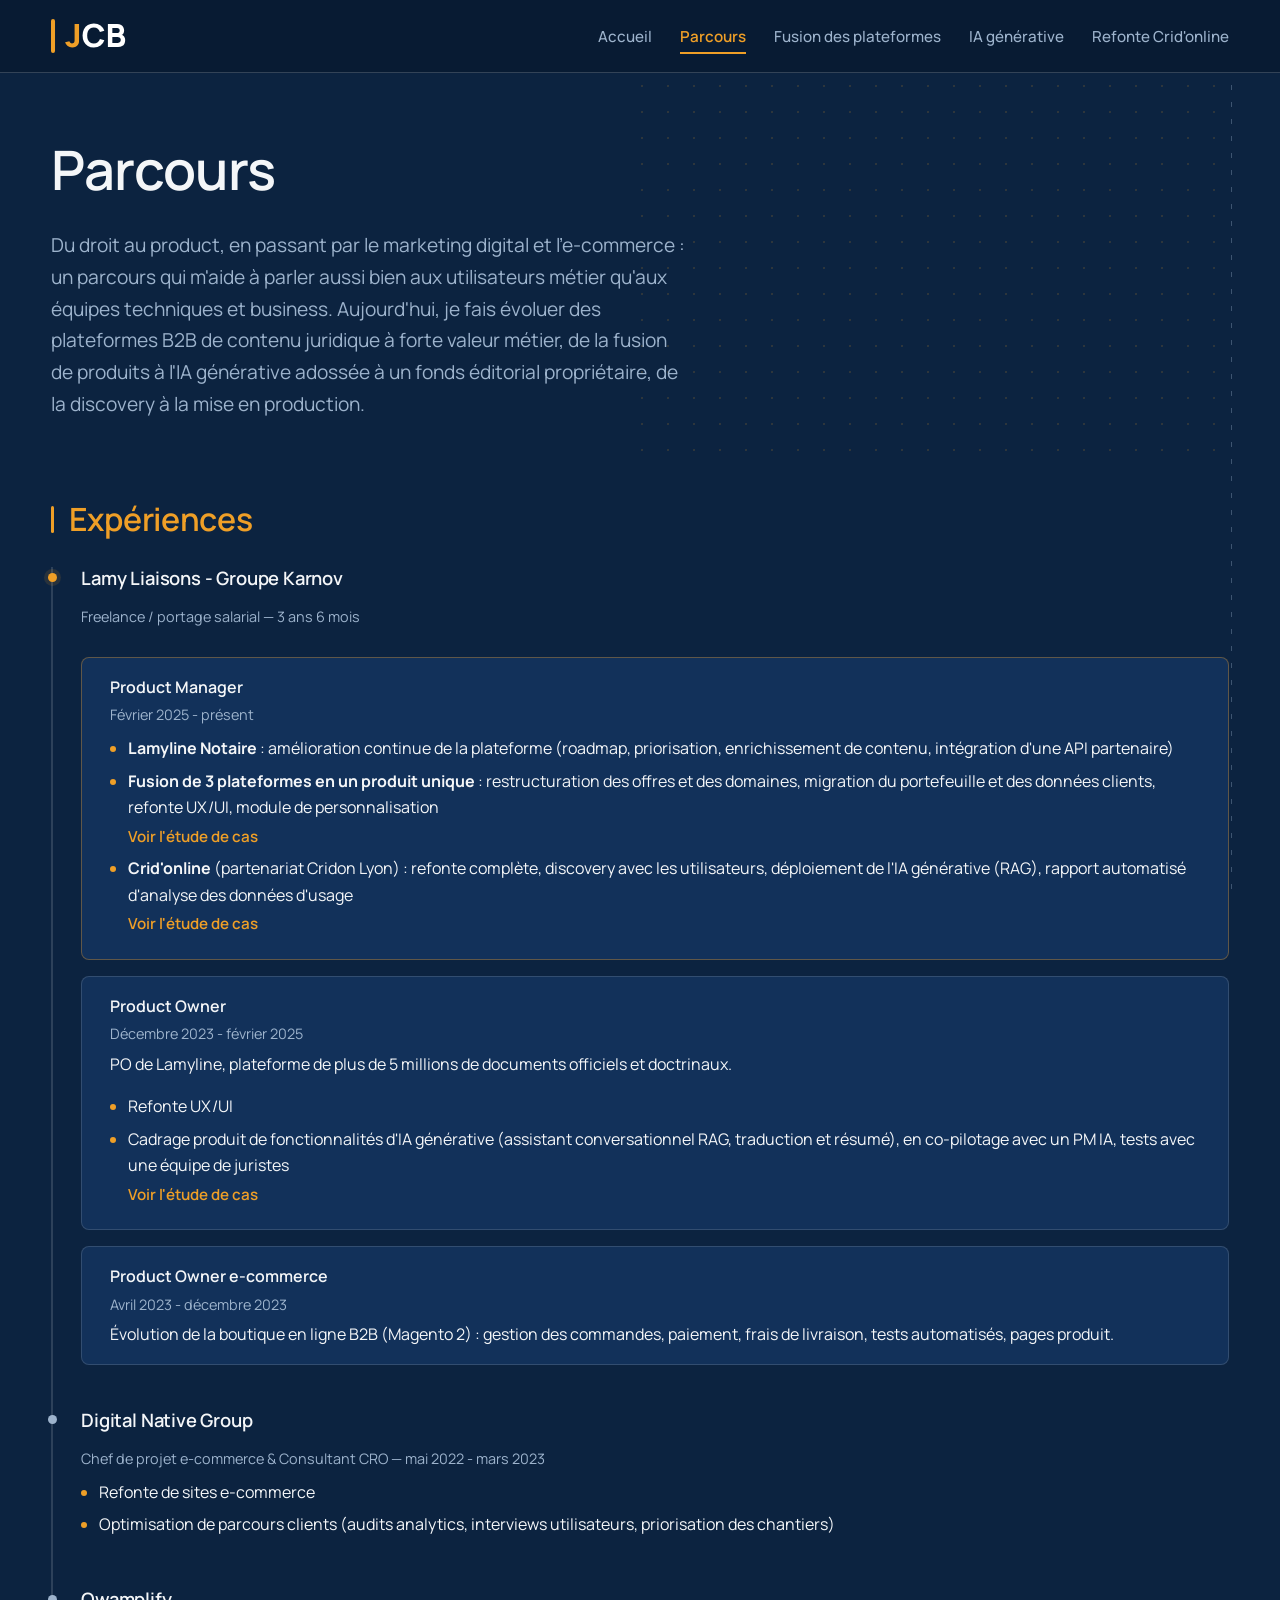
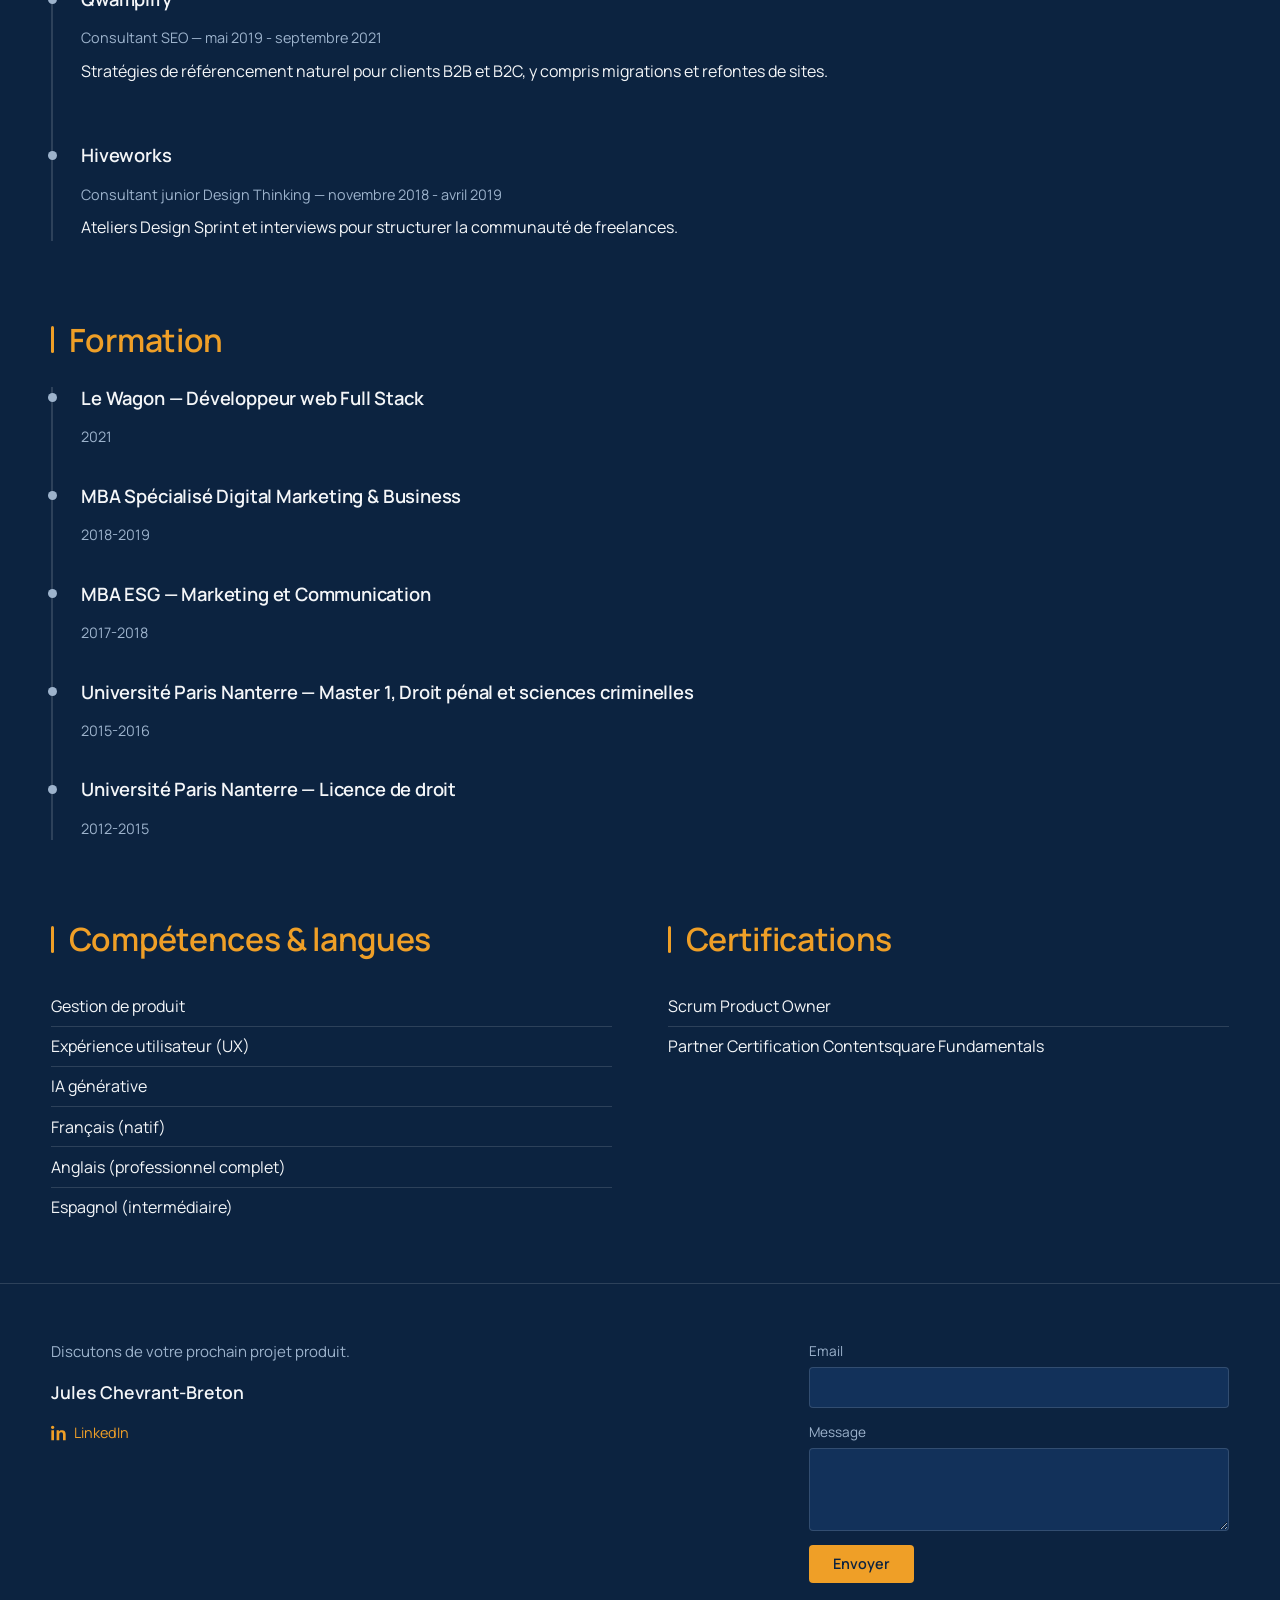
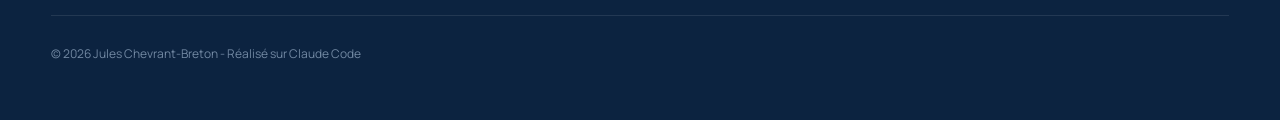
==== commit ffea765b: "Parcours : marges resserrées, villes retirées, points et règle pointillée de l'accueil Co-Authored-B" ====
--- a/parcours.html
+++ b/parcours.html
@@ -14,6 +14,7 @@
   <link rel="stylesheet" href="css/style.css" />
 </head>
 <body>
+  <div class="page-rule" aria-hidden="true"></div>
   <header class="site-header">
     <nav class="nav">
       <a class="nav-brand" href="index.html"><img class="nav-logo" src="images/jcb-logo.svg" alt="Jules Chevrant-Breton" width="78" height="40" /></a>
@@ -33,24 +34,27 @@
   </header>
 
   <main class="container">
-    <section class="pitch">
-      <h1>Parcours</h1>
-      <p>
-        Du droit au product, en passant par le marketing digital et
-        l'e-commerce : un parcours qui m'aide à parler aussi bien aux
-        utilisateurs métier qu'aux équipes techniques et business.
-        Aujourd'hui, je fais évoluer des plateformes B2B de contenu juridique
-        à forte valeur métier, de la fusion de produits à l'IA générative
-        adossée à un fonds éditorial propriétaire, de la discovery à la mise
-        en production.
-      </p>
+    <section class="hero">
+      <div class="hero-dots" aria-hidden="true"></div>
+      <div class="pitch">
+        <h1>Parcours</h1>
+        <p>
+          Du droit au product, en passant par le marketing digital et
+          l'e-commerce : un parcours qui m'aide à parler aussi bien aux
+          utilisateurs métier qu'aux équipes techniques et business.
+          Aujourd'hui, je fais évoluer des plateformes B2B de contenu juridique
+          à forte valeur métier, de la fusion de produits à l'IA générative
+          adossée à un fonds éditorial propriétaire, de la discovery à la mise
+          en production.
+        </p>
+      </div>
     </section>
 
     <section>
       <h2>Expériences</h2>
       <div class="timeline">
         <div class="timeline-entry is-current">
-          <h3>Lamy Liaisons - Groupe Karnov (Saint-Ouen)</h3>
+          <h3>Lamy Liaisons - Groupe Karnov</h3>
           <p class="meta">Freelance / portage salarial — 3 ans 6 mois</p>
 
           <div class="timeline-role is-current">
@@ -109,7 +113,7 @@
         </div>
 
         <div class="timeline-entry">
-          <h3>Digital Native Group (Paris)</h3>
+          <h3>Digital Native Group</h3>
           <p class="meta">Chef de projet e-commerce & Consultant CRO — mai 2022 - mars 2023</p>
           <ul class="timeline-bullets">
             <li>Refonte de sites e-commerce</li>
@@ -121,7 +125,7 @@
         </div>
 
         <div class="timeline-entry">
-          <h3>Qwamplify (Levallois-Perret)</h3>
+          <h3>Qwamplify</h3>
           <p class="meta">Consultant SEO — mai 2019 - septembre 2021</p>
           <p>
             Stratégies de référencement naturel pour clients B2B et B2C, y
@@ -130,7 +134,7 @@
         </div>
 
         <div class="timeline-entry">
-          <h3>Hiveworks (Paris)</h3>
+          <h3>Hiveworks</h3>
           <p class="meta">Consultant junior Design Thinking — novembre 2018 - avril 2019</p>
           <p>
             Ateliers Design Sprint et interviews pour structurer la
--- a/css/style.css
+++ b/css/style.css
@@ -761,3 +761,23 @@
   font-size: 0.95rem;
   font-weight: 600;
 }
+
+/* ----- Parcours : espacements resserrés sur desktop ----- */
+@media (min-width: 769px) {
+  section:has(> .timeline),
+  section:has(> .timeline) + .info-grid {
+    margin-top: 5rem;
+  }
+
+  .timeline-entry {
+    padding-bottom: 2.75rem;
+  }
+
+  section:has(> .timeline) + section .timeline-entry:not(:last-child) {
+    padding-bottom: 1.75rem;
+  }
+
+  .timeline-entry:last-child {
+    padding-bottom: 0;
+  }
+}
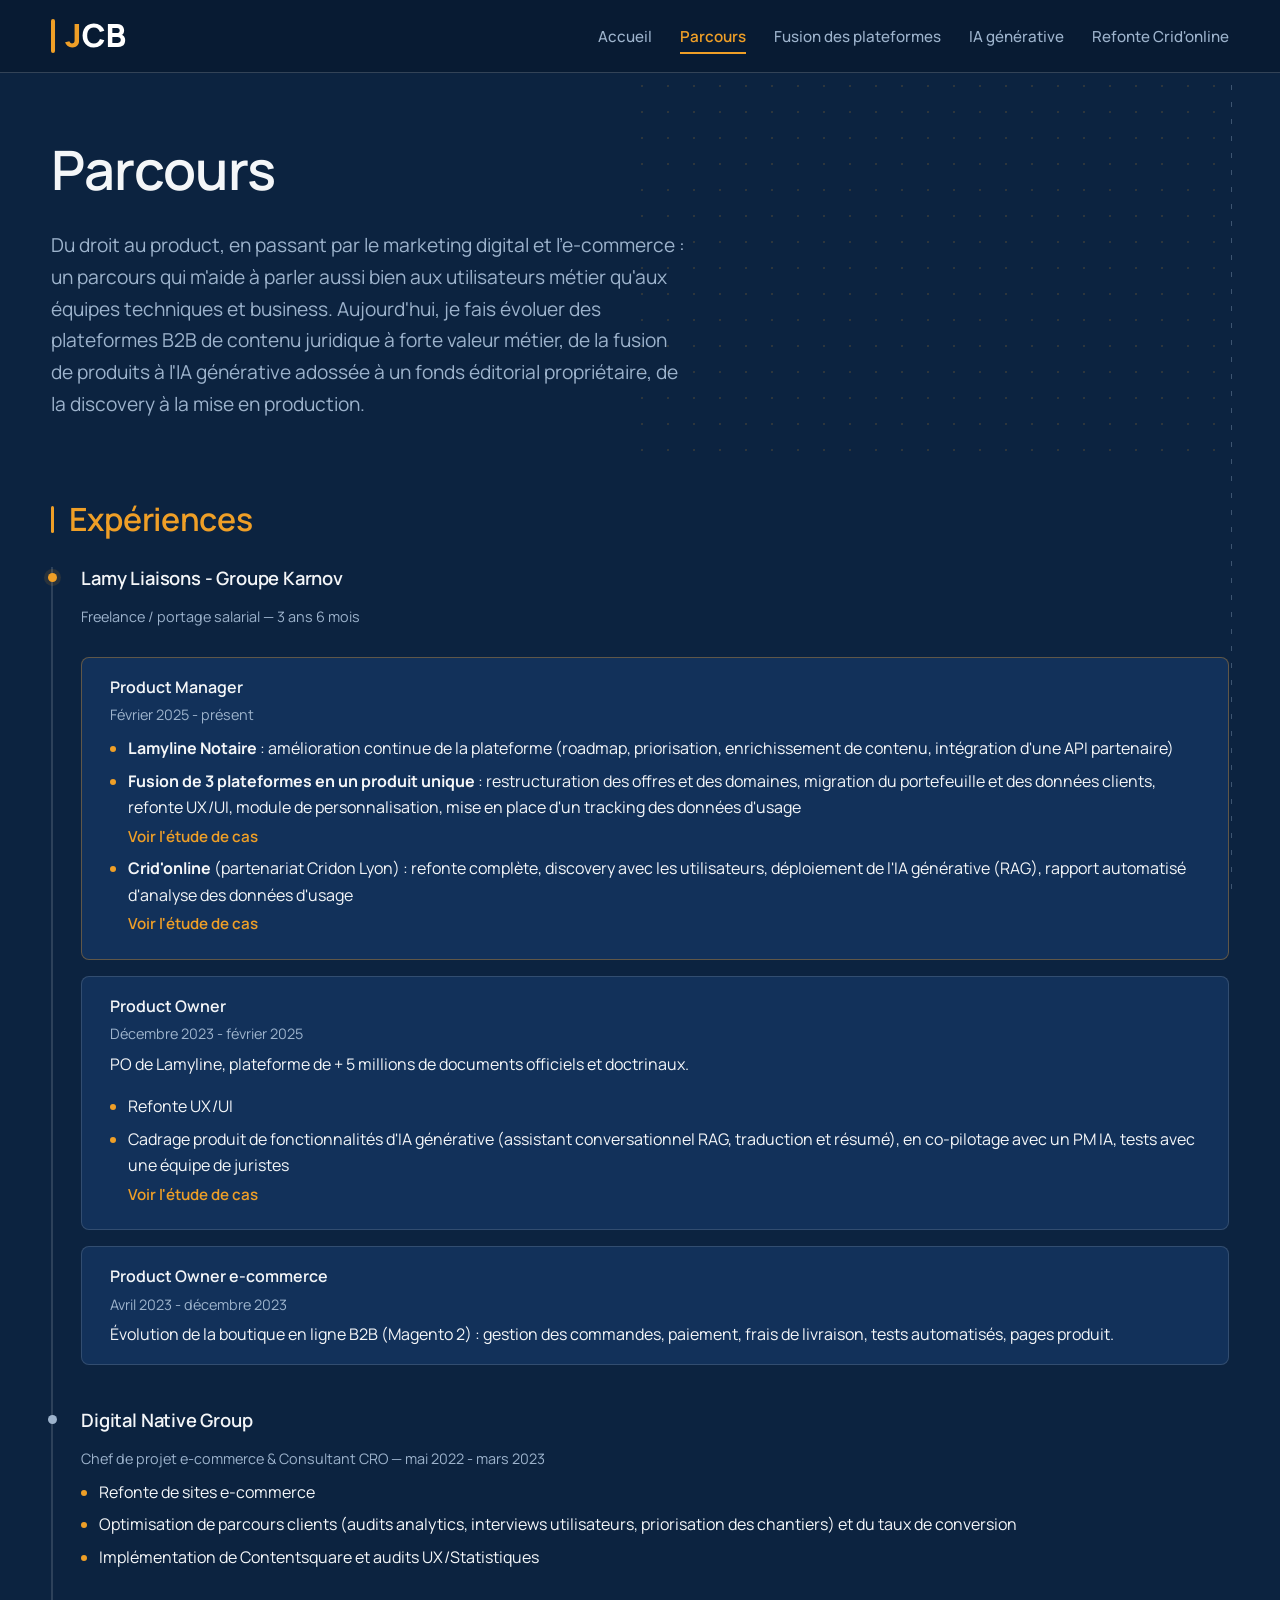
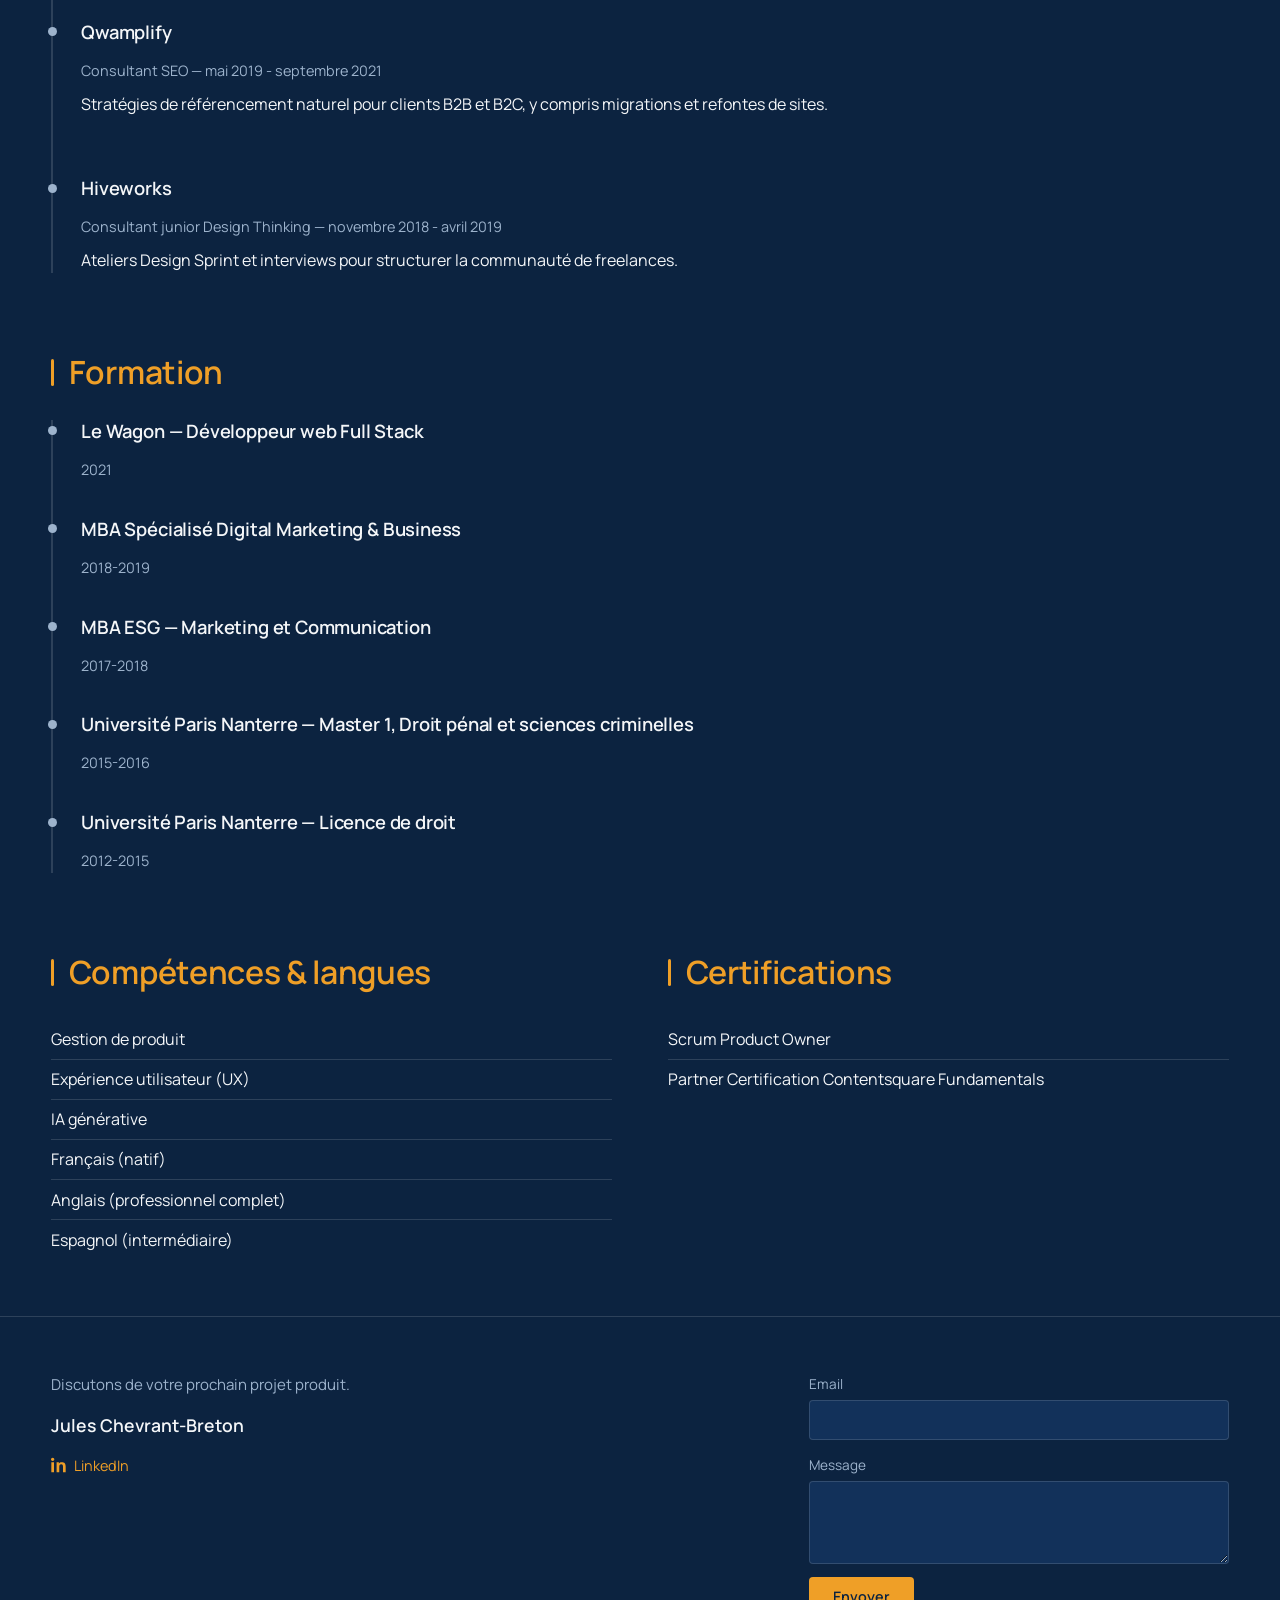
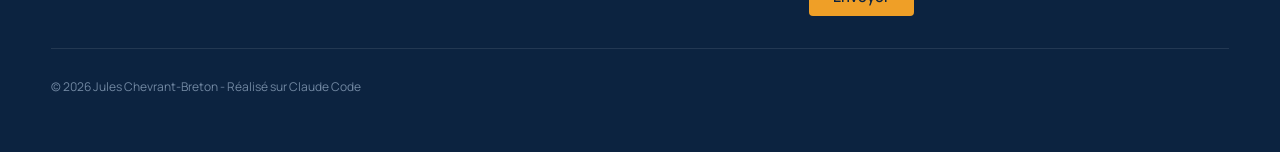
==== commit b0c4af39: "Parcours : tracking des données d'usage, « + 5 millions », bullets Digital Native Group complétés Co" ====
--- a/parcours.html
+++ b/parcours.html
@@ -70,7 +70,8 @@
                 <strong>Fusion de 3 plateformes en un produit unique</strong> :
                 restructuration des offres et des domaines, migration du
                 portefeuille et des données clients, refonte UX/UI, module de
-                personnalisation
+                personnalisation, mise en place d'un tracking des données
+                d'usage
                 <a class="case-link" href="projet-fusion.html">Voir l'étude de cas</a>
               </li>
               <li>
@@ -87,7 +88,7 @@
             <h4>Product Owner</h4>
             <p class="meta">Décembre 2023 - février 2025</p>
             <p>
-              PO de Lamyline, plateforme de plus de 5 millions de documents
+              PO de Lamyline, plateforme de +&nbsp;5 millions de documents
               officiels et doctrinaux.
             </p>
             <ul class="timeline-bullets">
@@ -119,8 +120,10 @@
             <li>Refonte de sites e-commerce</li>
             <li>
               Optimisation de parcours clients (audits analytics, interviews
-              utilisateurs, priorisation des chantiers)
+              utilisateurs, priorisation des chantiers) et du taux de
+              conversion
             </li>
+            <li>Implémentation de Contentsquare et audits UX/Statistiques</li>
           </ul>
         </div>
 
--- a/css/style.css
+++ b/css/style.css
@@ -137,14 +137,6 @@
   display: flex;
   align-items: center;
   justify-content: space-between;
-}
-
-.nav-heading {
-  margin: 0;
-  font-size: inherit;
-  font-weight: inherit;
-  line-height: inherit;
-  letter-spacing: normal;
 }
 
 .nav-brand {
@@ -319,11 +311,23 @@
   content: none;
 }
 
+/* Le nom tient sur une ligne, même au-delà de la largeur du pitch */
+@media (min-width: 769px) {
+  .hero-title {
+    white-space: nowrap;
+  }
+}
+
 .hero-subtitle {
   font-size: 18px;
   font-weight: 700;
   color: var(--color-accent);
+  padding-left: 0;
   margin: 0 0 var(--space-md);
+}
+
+.hero-subtitle::before {
+  content: none;
 }
 
 .pitch p {
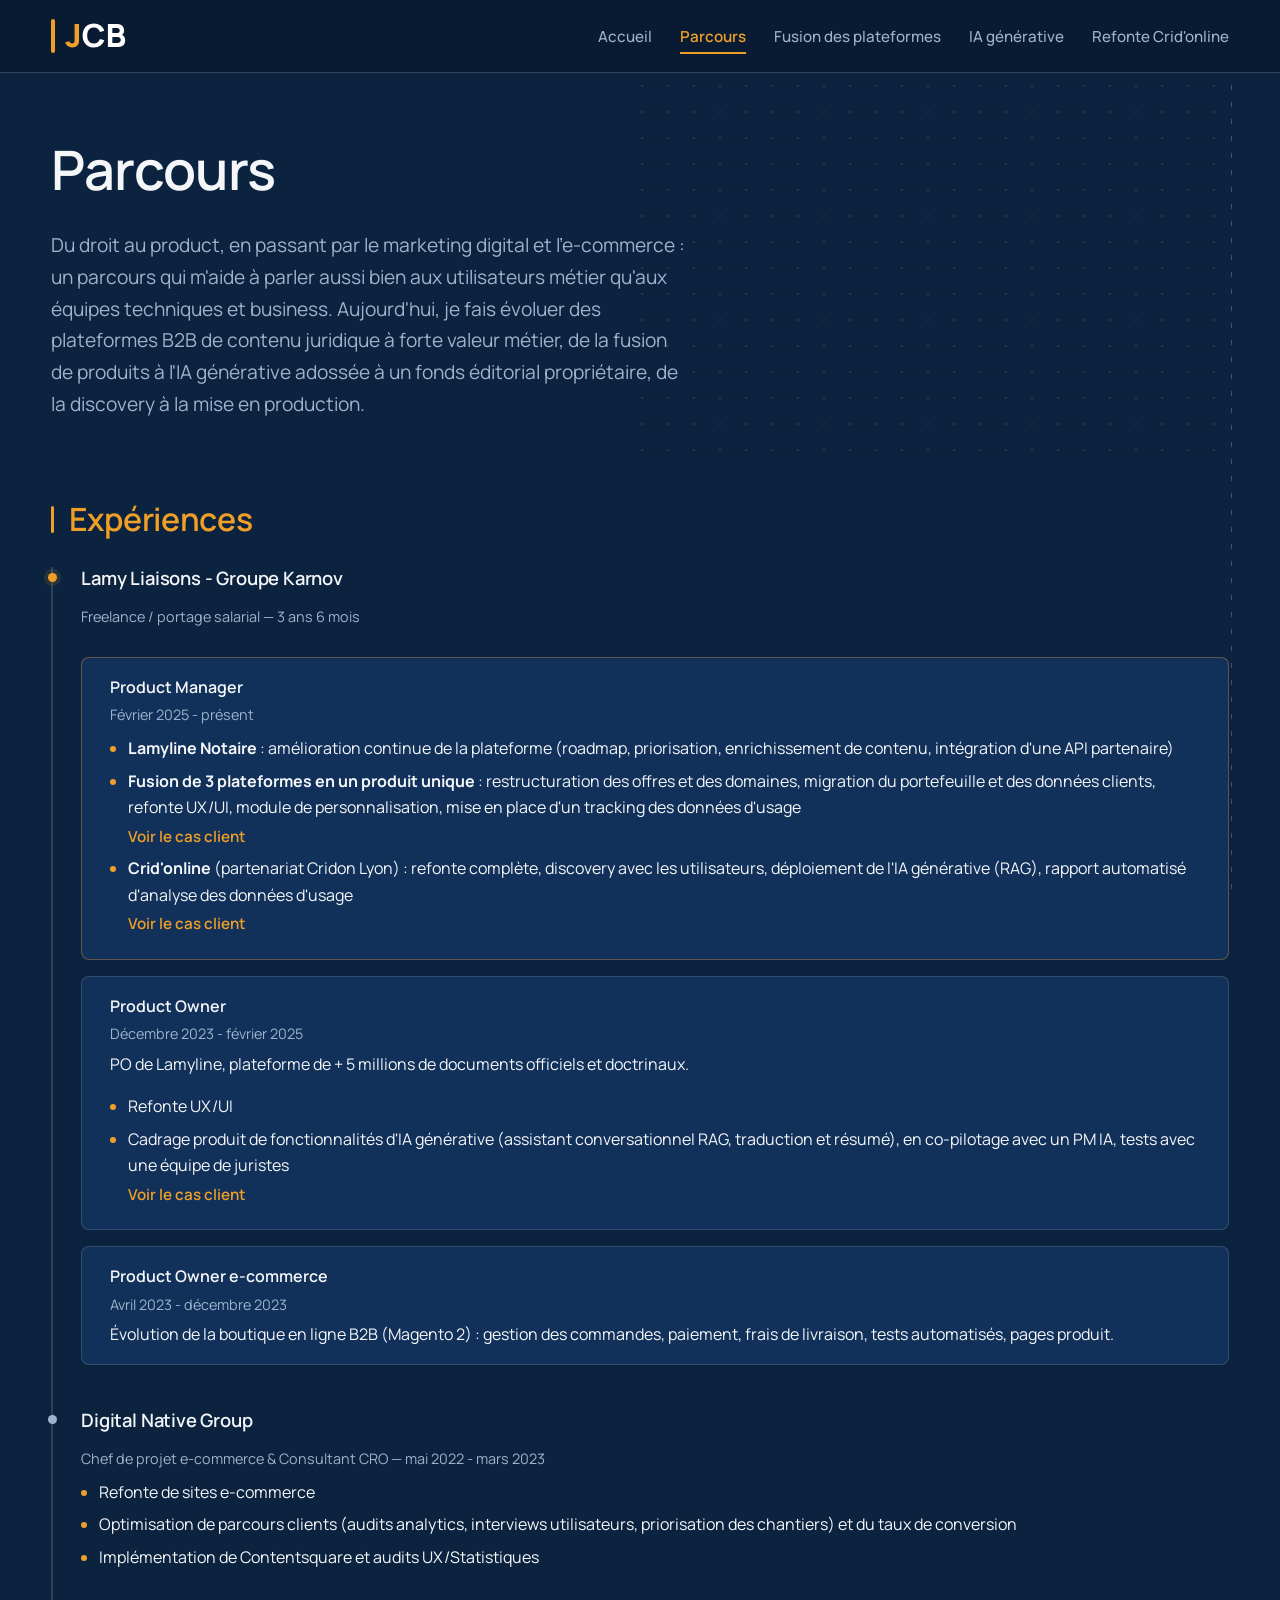
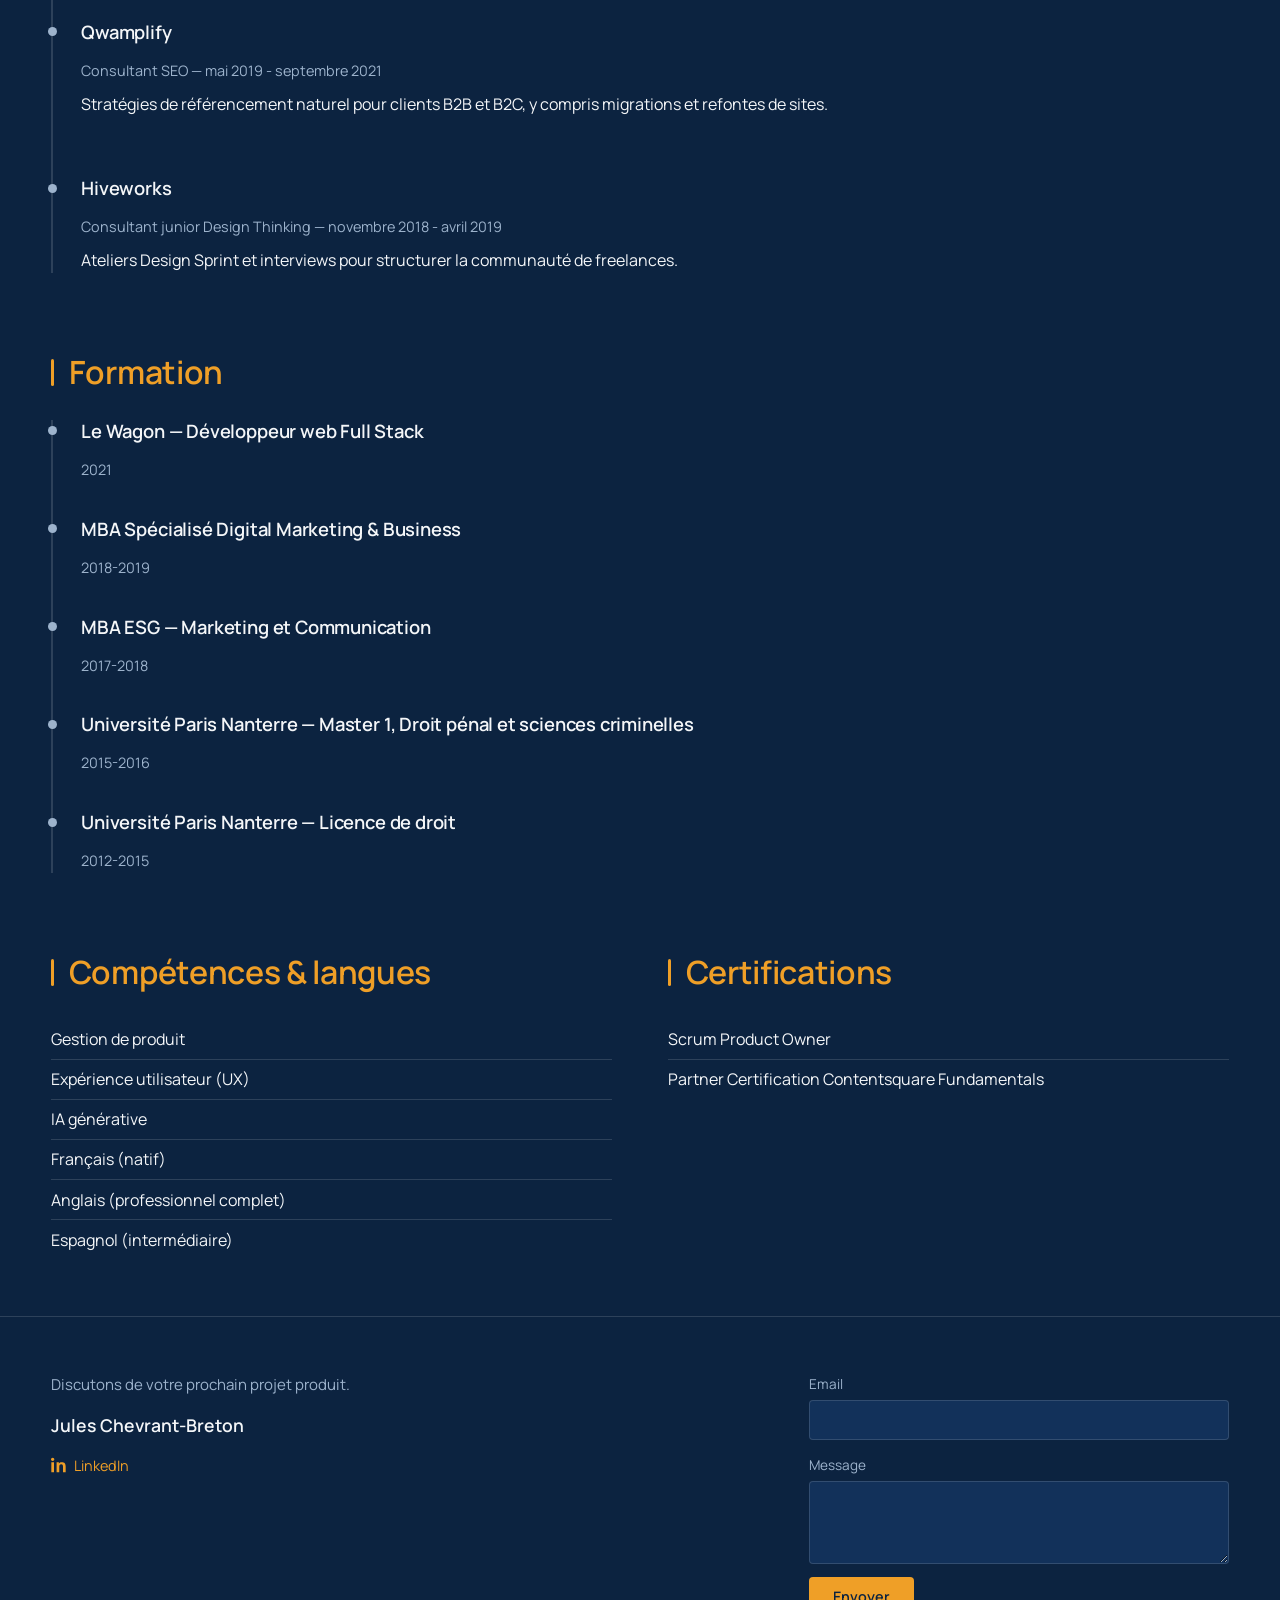
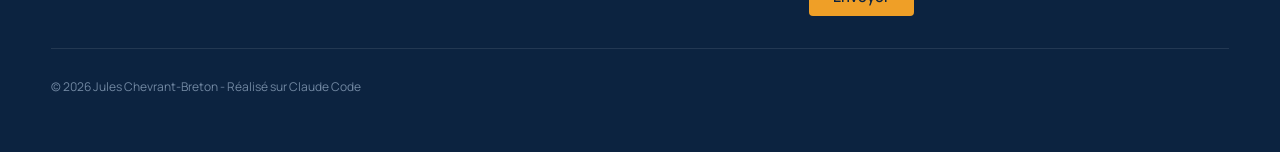
==== commit e9abbe3c: "Accueil et Parcours : « Voir l'étude de cas » devient « Voir le cas client » Co-Authored-By: Claude " ====
--- a/parcours.html
+++ b/parcours.html
@@ -72,14 +72,14 @@
                 portefeuille et des données clients, refonte UX/UI, module de
                 personnalisation, mise en place d'un tracking des données
                 d'usage
-                <a class="case-link" href="projet-fusion.html">Voir l'étude de cas</a>
+                <a class="case-link" href="projet-fusion.html">Voir le cas client</a>
               </li>
               <li>
                 <strong>Crid'online</strong> (partenariat Cridon Lyon) :
                 refonte complète, discovery avec les utilisateurs,
                 déploiement de l'IA générative (RAG), rapport automatisé
                 d'analyse des données d'usage
-                <a class="case-link" href="projet-cridon.html">Voir l'étude de cas</a>
+                <a class="case-link" href="projet-cridon.html">Voir le cas client</a>
               </li>
             </ul>
           </div>
@@ -97,7 +97,7 @@
                 Cadrage produit de fonctionnalités d'IA générative (assistant
                 conversationnel RAG, traduction et résumé), en co-pilotage
                 avec un PM IA, tests avec une équipe de juristes
-                <a class="case-link" href="projet-ia.html">Voir l'étude de cas</a>
+                <a class="case-link" href="projet-ia.html">Voir le cas client</a>
               </li>
             </ul>
           </div>
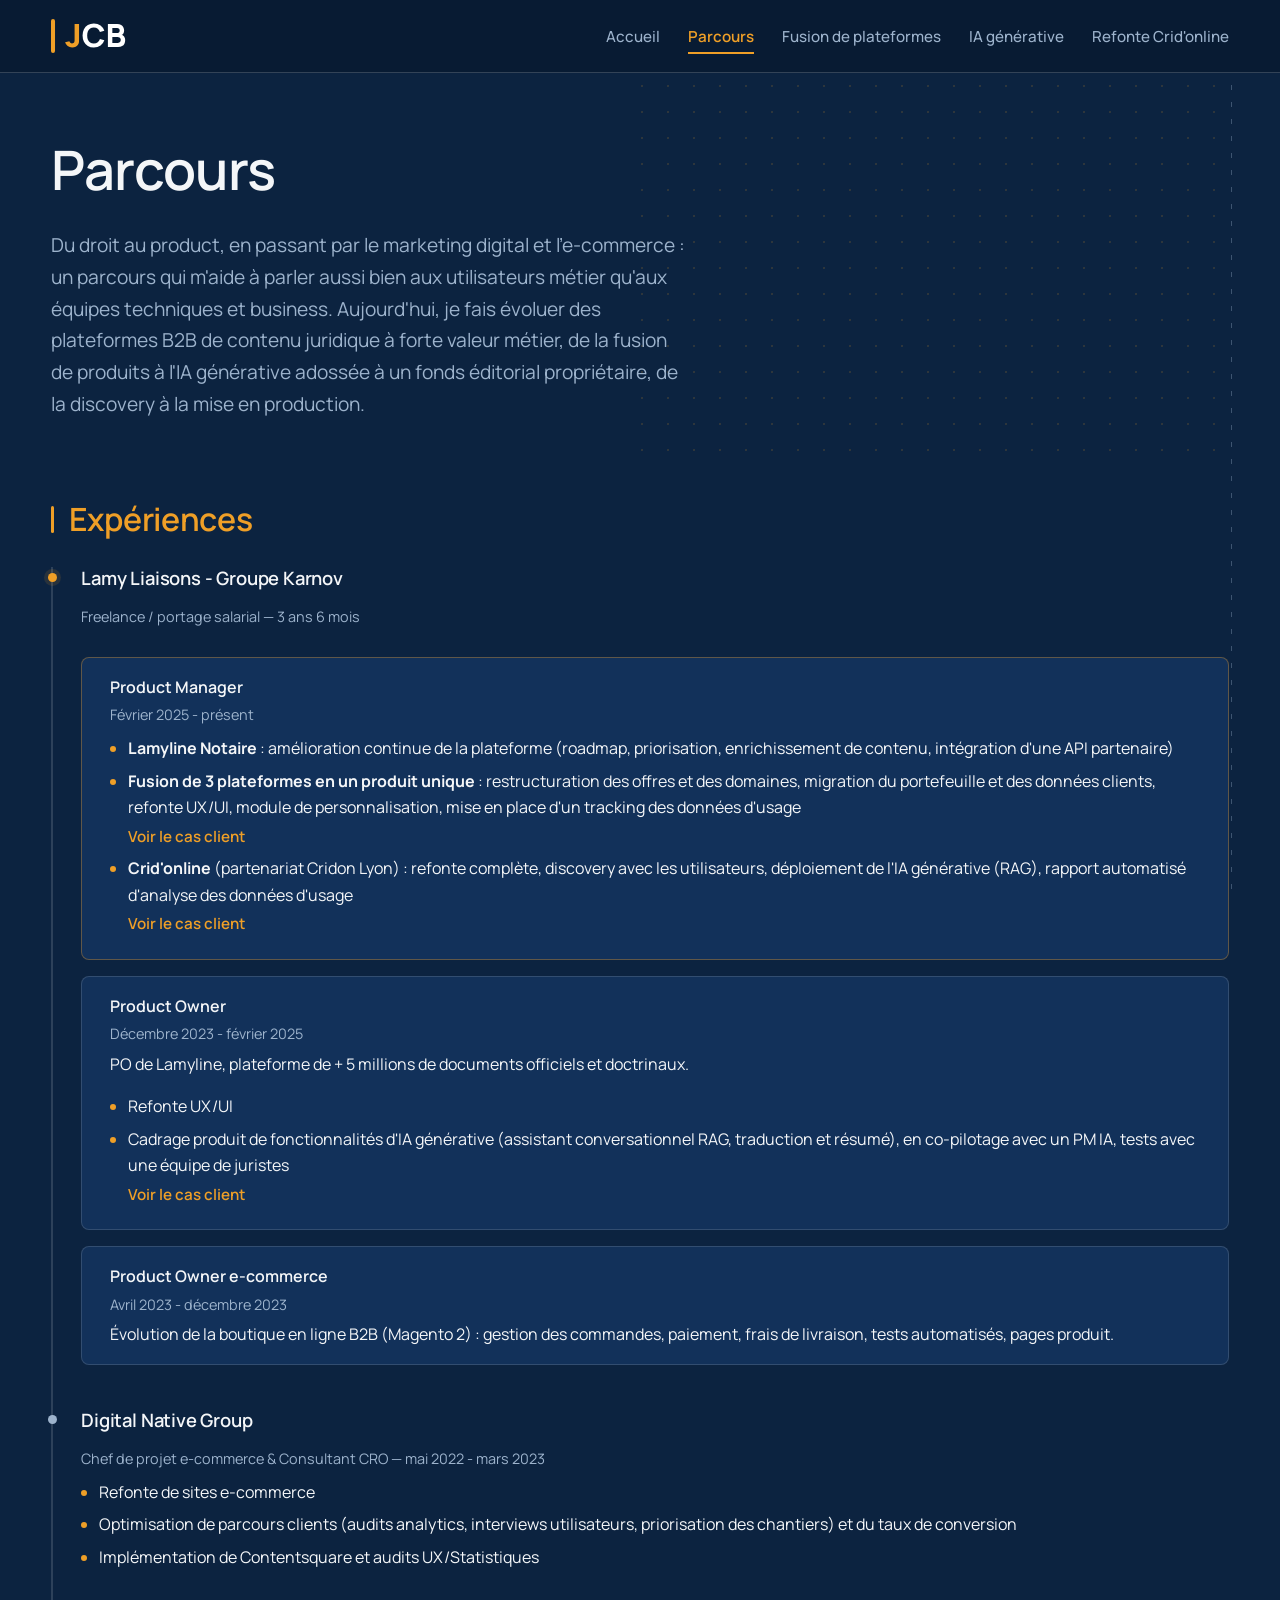
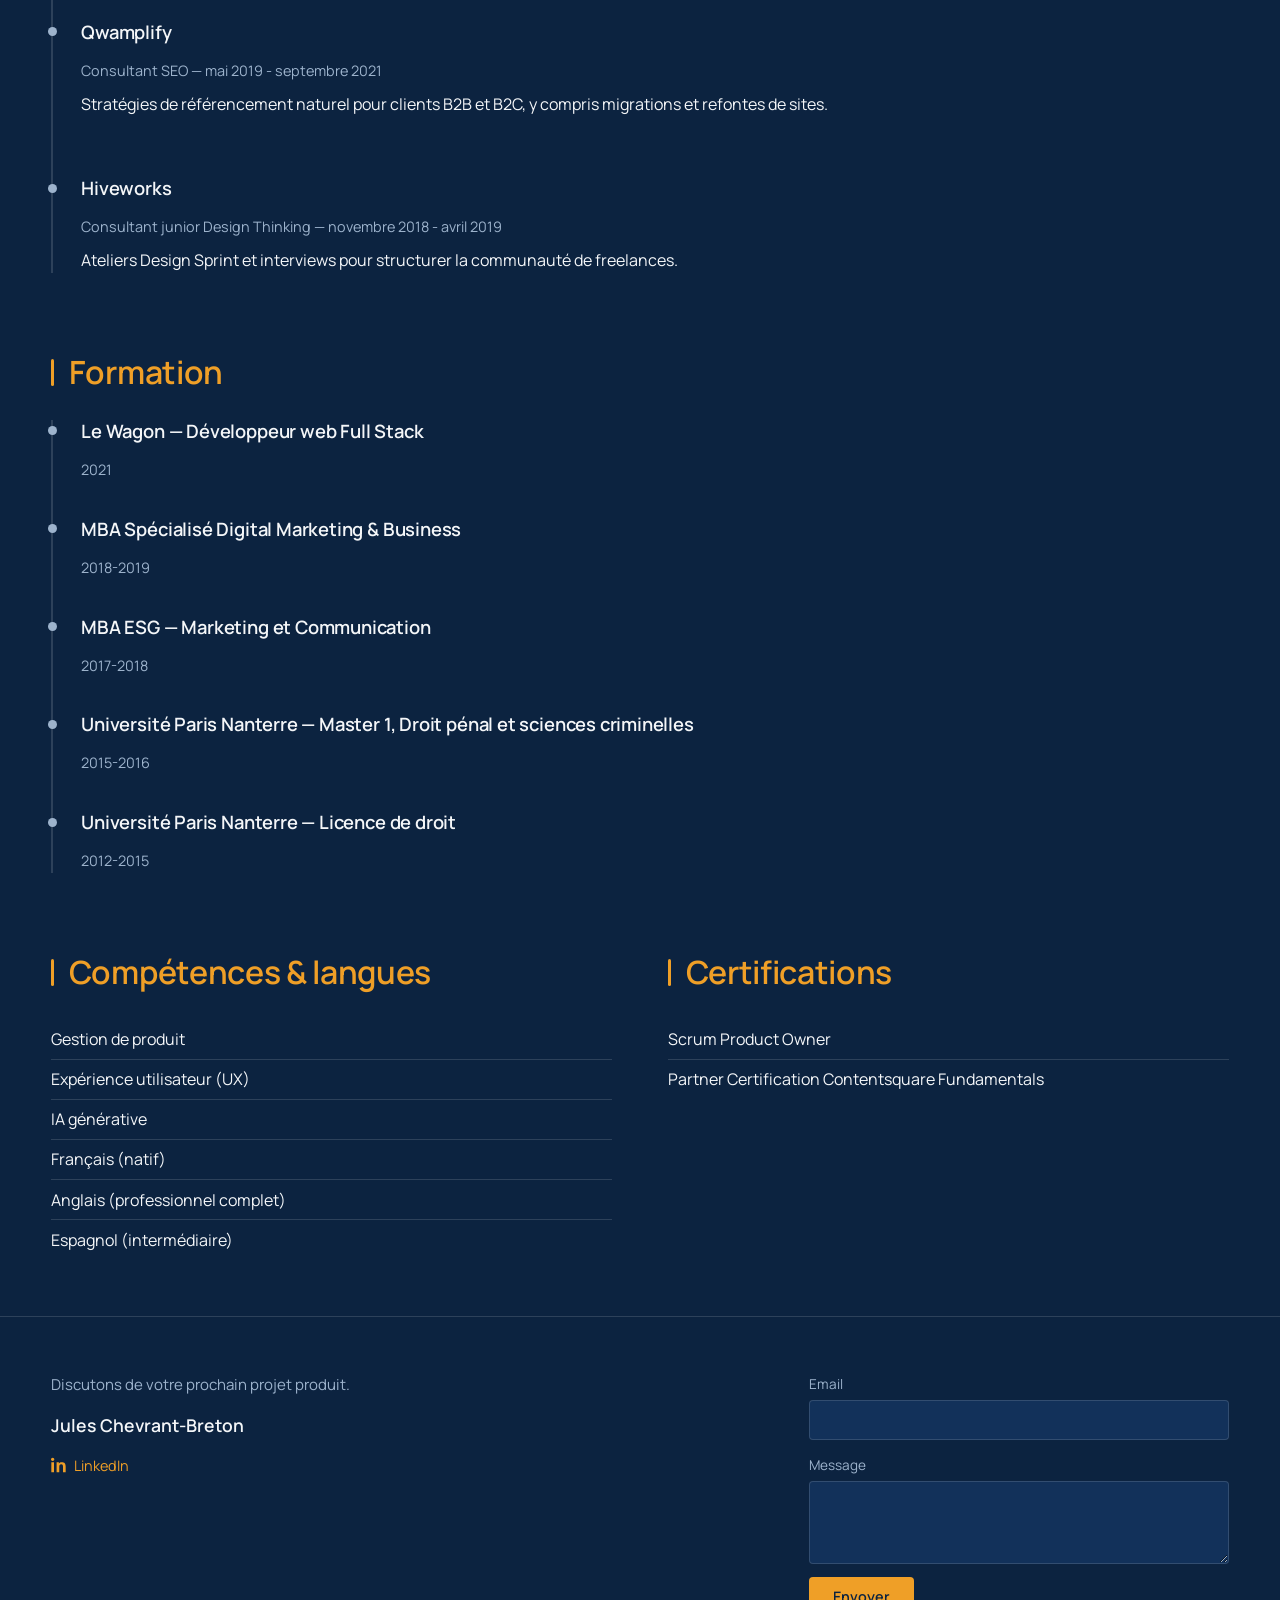
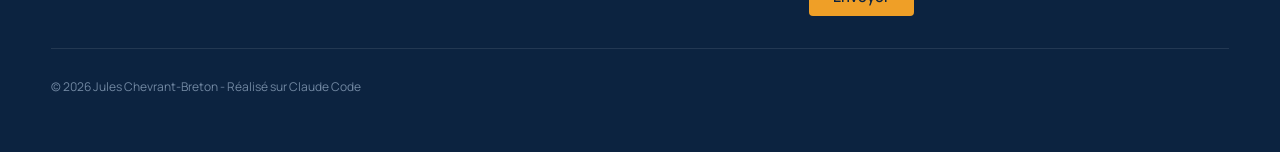
==== commit 768df16b: "Header : « Fusion des plateformes » devient « Fusion de plateformes » Co-Authored-By: Claude Opus 5." ====
--- a/parcours.html
+++ b/parcours.html
@@ -26,7 +26,7 @@
       <ul class="nav-list" id="nav-list">
         <li><a href="index.html">Accueil</a></li>
         <li><a href="parcours.html" aria-current="page">Parcours</a></li>
-        <li><a href="projet-fusion.html">Fusion des plateformes</a></li>
+        <li><a href="projet-fusion.html">Fusion de plateformes</a></li>
         <li><a href="projet-ia.html">IA générative</a></li>
         <li><a href="projet-cridon.html">Refonte Crid'online</a></li>
       </ul>
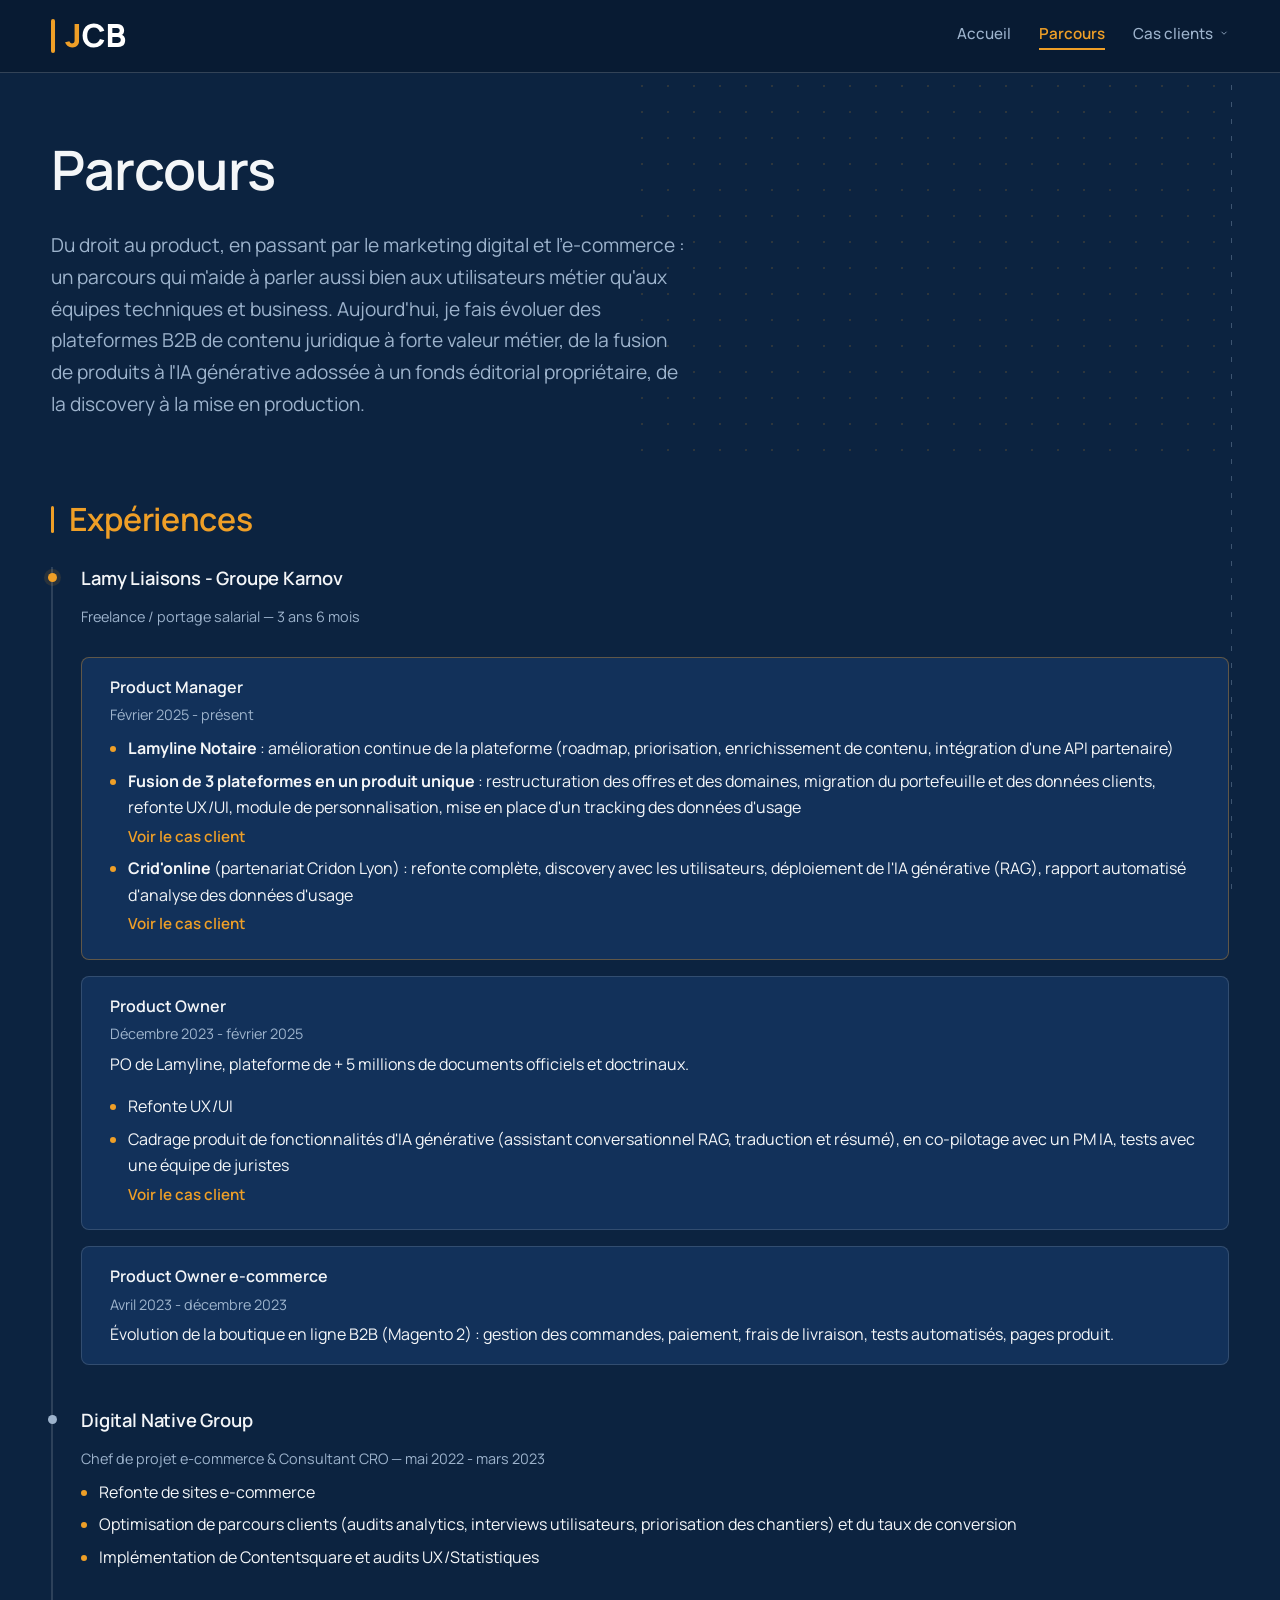
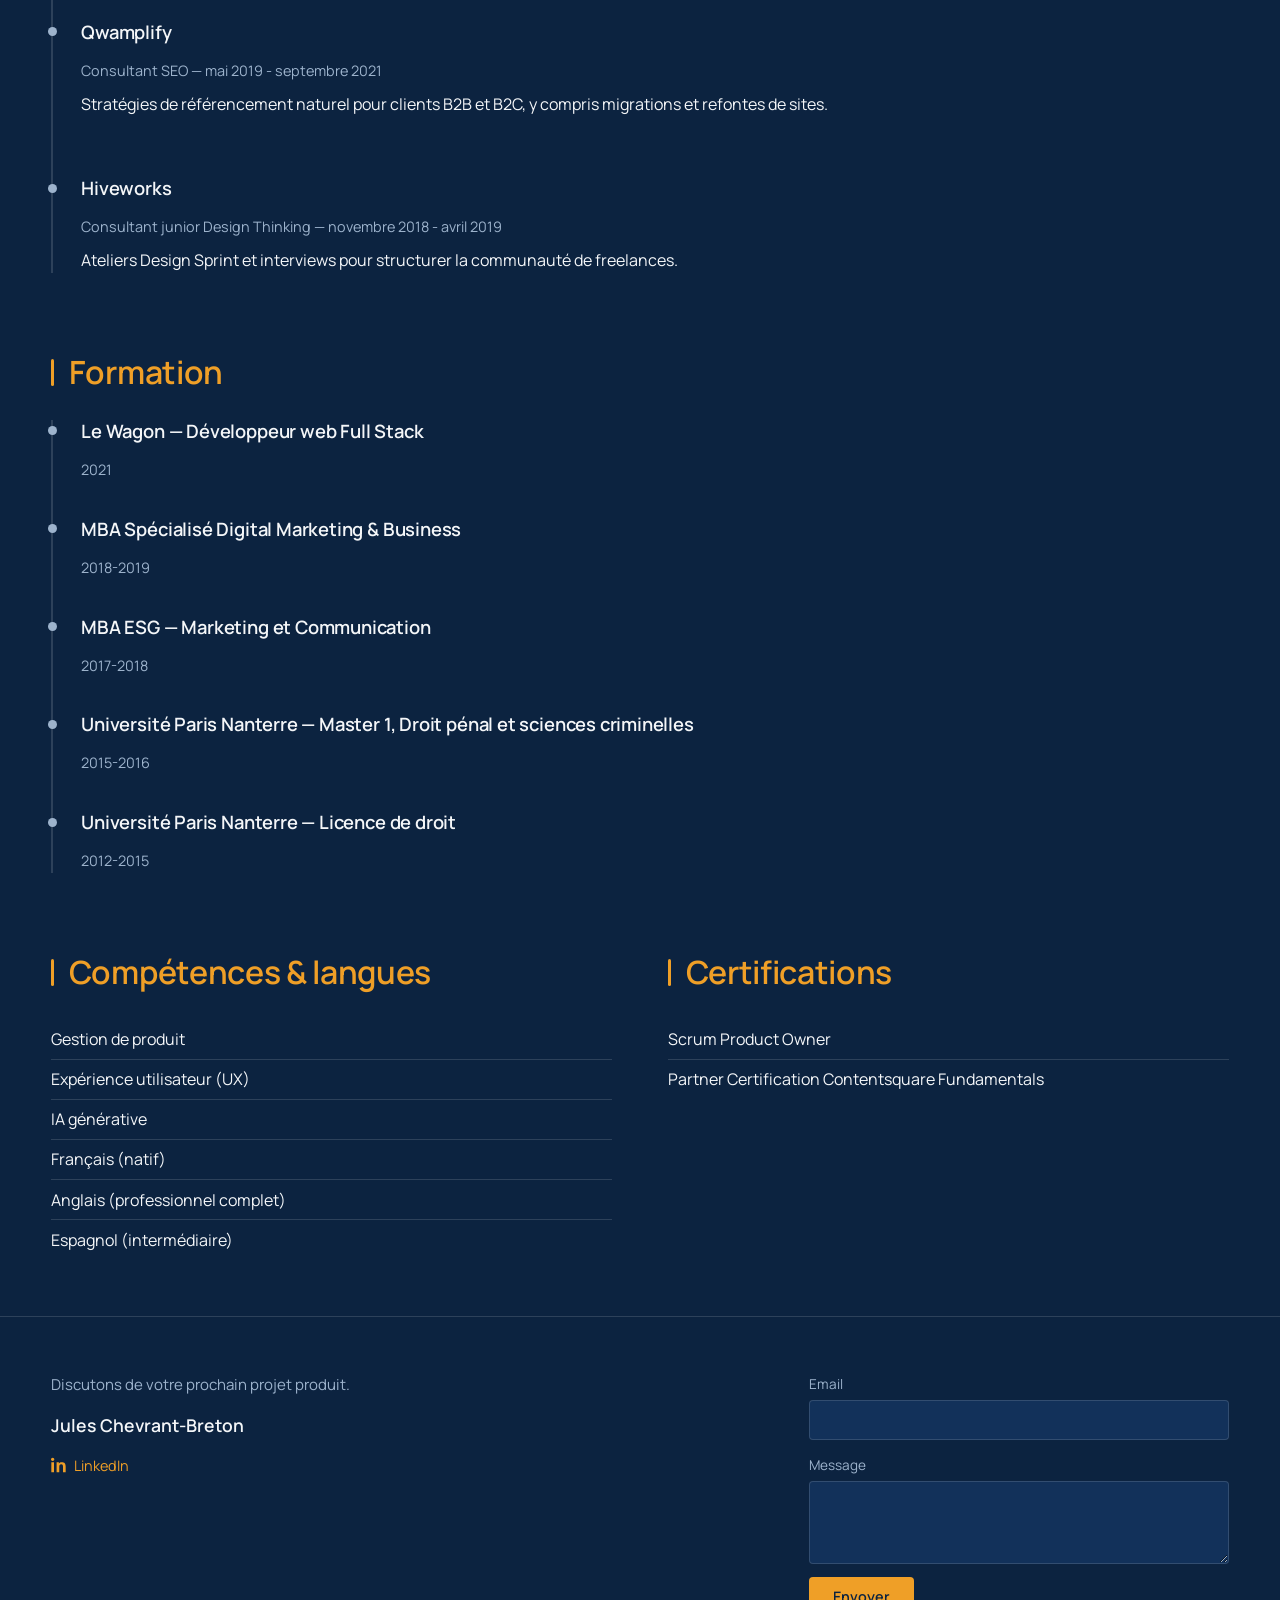
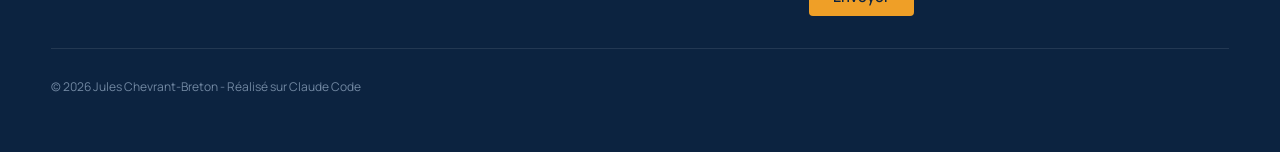
==== commit 8899880a: "Navigation : menu déroulant « Cas clients » regroupant les 3 cas Co-Authored-By: Claude Opus 5.5 <no" ====
--- a/parcours.html
+++ b/parcours.html
@@ -26,9 +26,17 @@
       <ul class="nav-list" id="nav-list">
         <li><a href="index.html">Accueil</a></li>
         <li><a href="parcours.html" aria-current="page">Parcours</a></li>
-        <li><a href="projet-fusion.html">Fusion de plateformes</a></li>
-        <li><a href="projet-ia.html">IA générative</a></li>
-        <li><a href="projet-cridon.html">Refonte Crid'online</a></li>
+        <li class="nav-item-dropdown">
+          <button class="nav-dropdown-toggle" type="button" aria-expanded="false" aria-controls="nav-cas-clients">
+            Cas clients
+            <svg class="nav-chevron" viewBox="0 0 24 24" aria-hidden="true"><path d="M6 9l6 6 6-6"/></svg>
+          </button>
+          <ul class="nav-dropdown" id="nav-cas-clients">
+            <li><a href="projet-fusion.html">Fusion de plateformes</a></li>
+            <li><a href="projet-ia.html">IA générative</a></li>
+            <li><a href="projet-cridon.html">Refonte Crid'online</a></li>
+          </ul>
+        </li>
       </ul>
     </nav>
   </header>
--- a/css/style.css
+++ b/css/style.css
@@ -192,6 +192,88 @@
   border-bottom-color: var(--color-accent);
 }
 
+/* ----- Menu déroulant « Cas clients » ----- */
+.nav-item-dropdown {
+  position: relative;
+}
+
+.nav-dropdown-toggle {
+  display: inline-flex;
+  align-items: center;
+  gap: 0.35rem;
+  margin: 0;
+  padding: 0 0 0.3rem;
+  font: inherit;
+  font-size: 0.95rem;
+  font-weight: 500;
+  line-height: inherit;
+  color: var(--color-text-muted);
+  background: none;
+  border: 0;
+  border-bottom: 2px solid transparent;
+  cursor: pointer;
+  transition: color 0.15s ease;
+}
+
+.nav-dropdown-toggle:hover,
+.nav-dropdown-toggle:focus-visible,
+.nav-dropdown-toggle[aria-expanded="true"] {
+  color: var(--color-accent);
+}
+
+.nav-dropdown-toggle.is-current {
+  color: var(--color-accent);
+  font-weight: 600;
+  border-bottom-color: var(--color-accent);
+}
+
+.nav-chevron {
+  width: 10px;
+  height: 10px;
+  fill: none;
+  stroke: currentColor;
+  stroke-width: 2;
+  transition: transform 0.15s ease;
+}
+
+.nav-dropdown-toggle[aria-expanded="true"] .nav-chevron {
+  transform: rotate(180deg);
+}
+
+.nav-dropdown {
+  display: none;
+  position: absolute;
+  top: calc(100% + 0.9rem);
+  right: 0;
+  min-width: 15rem;
+  padding: 0.4rem;
+  background-color: var(--color-header-bg);
+  border: 1px solid var(--color-header-border);
+  border-radius: 8px;
+  box-shadow: 0 14px 28px rgba(0, 0, 0, 0.28);
+}
+
+.nav-dropdown.is-open {
+  display: block;
+}
+
+.nav-list .nav-dropdown a {
+  display: block;
+  padding: 0.6rem 0.8rem;
+  border-bottom: 0;
+  border-radius: 4px;
+  white-space: nowrap;
+}
+
+.nav-list .nav-dropdown a:hover,
+.nav-list .nav-dropdown a:focus-visible {
+  background-color: rgba(244, 246, 248, 0.06);
+}
+
+.nav-list .nav-dropdown a[aria-current="page"] {
+  color: var(--color-accent);
+}
+
 @media (max-width: 640px) {
   .nav-toggle {
     display: block;
@@ -212,13 +294,40 @@
   }
 
   .nav-list.is-open {
-    max-height: 20rem;
+    max-height: 26rem;
   }
 
   .nav-list a {
     display: block;
     padding: var(--space-sm) var(--space-md);
     border-top: 1px solid var(--color-border);
+  }
+
+  .nav-dropdown-toggle {
+    display: flex;
+    width: 100%;
+    justify-content: space-between;
+    padding: var(--space-sm) var(--space-md);
+    border-top: 1px solid var(--color-border);
+    text-align: left;
+  }
+
+  .nav-dropdown {
+    position: static;
+    min-width: 0;
+    padding: 0;
+    border: 0;
+    border-radius: 0;
+    box-shadow: none;
+    background-color: rgba(0, 0, 0, 0.15);
+  }
+
+  .nav-list .nav-dropdown a {
+    padding: var(--space-sm) var(--space-md);
+    padding-left: calc(var(--space-md) * 1.5);
+    border-top: 1px solid var(--color-border);
+    border-radius: 0;
+    white-space: normal;
   }
 
   .nav-toggle[aria-expanded="true"] .nav-toggle-bar:nth-child(1) {
